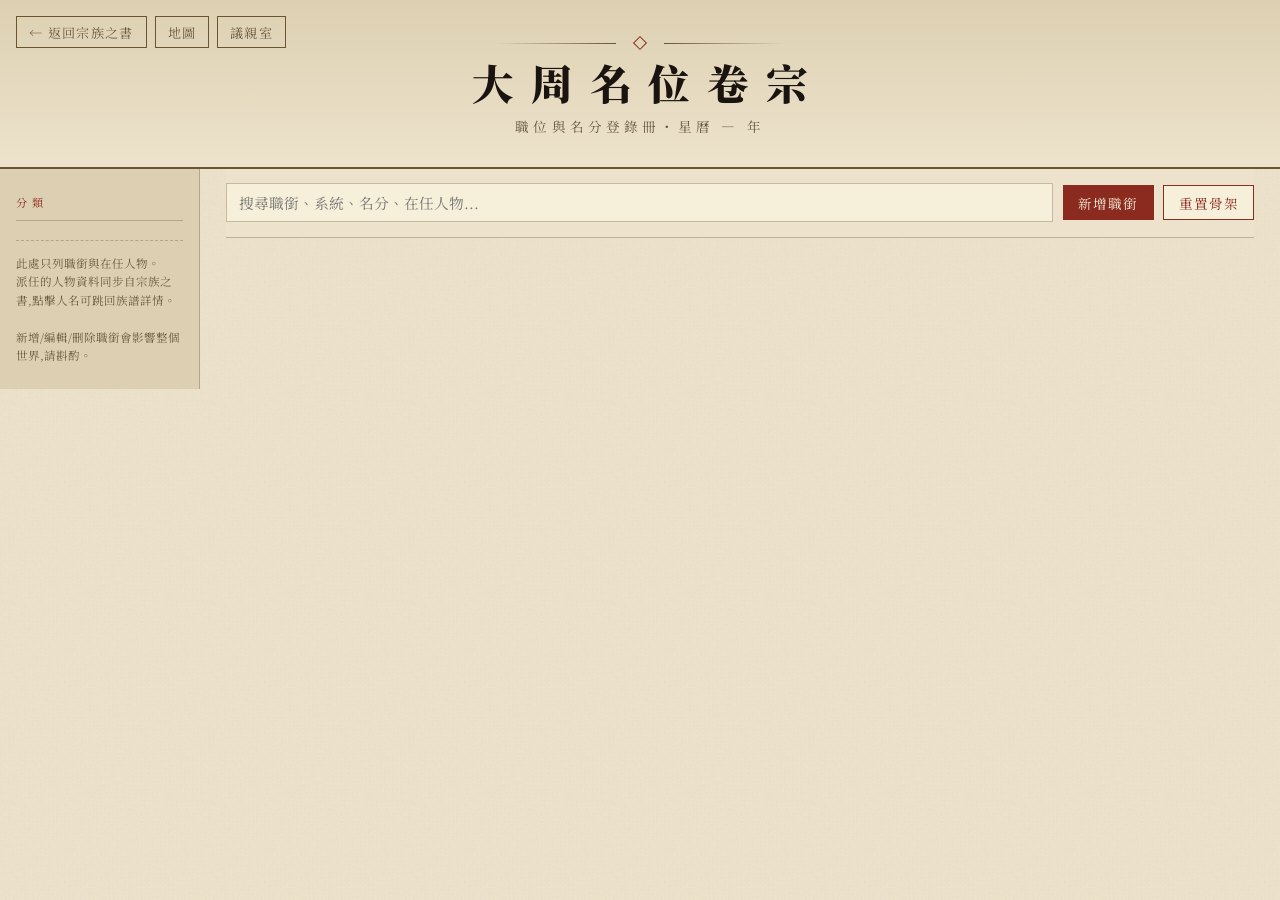
==== dazhou.html @ db8e3d36 "Add files via upload" ====
<!DOCTYPE html>
<html lang="zh-Hant">
<head>
<meta charset="UTF-8" />
<title>大周名位卷宗｜宗族之書</title>
<meta name="viewport" content="width=device-width, initial-scale=1.0" />
<link href="https://fonts.googleapis.com/css2?family=Noto+Serif+TC:wght@300;400;500;600;700;900&display=swap" rel="stylesheet">
<link rel="stylesheet" href="css/style.css" />
<style>
/* ============================================================
   大周名位卷宗 — 紙感美學樣式 (沿用 dazhouonly 設計語言)
   ============================================================ */
:root{
  --dz-ink:#1a1410;
  --dz-paper:#ede3cc;
  --dz-paper-deep:#ddd0b2;
  --dz-paper-light:#f6efd9;
  --dz-paper-shadow:#b8a583;
  --dz-vermilion:#8b2a1f;
  --dz-vermilion-soft:rgba(139,42,31,.08);
  --dz-gold:#8a6e3f;
  --dz-gold-dim:#6b5530;
  --dz-rule:rgba(107,85,48,.35);
  --dz-rule-solid:#6b5530;
  --dz-muted:#6a5940;
  --dz-green:#3f5f45;
  --dz-blue:#344f6a;
  --dz-gray:#7a6e62;
}

body.dazhou-body {
  font-family:"Noto Serif TC",serif;
  background:var(--dz-paper);
  background-image:url("data:image/svg+xml,%3Csvg xmlns='http://www.w3.org/2000/svg' width='200' height='200'%3E%3Cfilter id='n'%3E%3CfeTurbulence baseFrequency='0.75' numOctaves='4'/%3E%3CfeColorMatrix values='0 0 0 0 0.1 0 0 0 0 0.08 0 0 0 0 0.04 0 0 0 0.06 0'/%3E%3C/filter%3E%3Crect width='200' height='200' filter='url(%23n)'/%3E%3C/svg%3E");
  color:var(--dz-ink);
  line-height:1.7;
  min-height:100vh;
  margin:0;
  padding:0;
}

/* ── Header ── */
.dz-header{
  border-bottom:2px solid var(--dz-rule-solid);
  padding:2.4rem 2rem 1.8rem;
  text-align:center;
  background:linear-gradient(180deg,var(--dz-paper-deep) 0%,var(--dz-paper) 100%);
  position:relative;
}
.dz-header-ornament{
  display:flex;align-items:center;justify-content:center;gap:1.2rem;margin-bottom:.6rem;
}
.dz-header-ornament-line{flex:1;max-width:120px;height:1px;background:linear-gradient(90deg,transparent,var(--dz-gold-dim))}
.dz-header-ornament-line.r{background:linear-gradient(90deg,var(--dz-gold-dim),transparent)}
.dz-header-ornament-diamond{
  width:8px;height:8px;border:1.5px solid var(--dz-vermilion);transform:rotate(45deg);
}
.dz-header h1{
  font-family:"Noto Serif TC",serif;
  font-size:clamp(1.7rem,4vw,2.6rem);
  letter-spacing:.4em;
  font-weight:900;
  line-height:1.2;
  margin:0;
  text-indent:.4em;
}
.dz-header .dz-sub{margin-top:.45rem;font-size:.85rem;color:var(--dz-muted);letter-spacing:.3em}
.dz-back-row{
  position:absolute;top:1rem;left:1rem;display:flex;gap:.5rem;
}
.dz-back-btn{
  font-family:inherit;
  background:transparent;
  border:1px solid var(--dz-rule-solid);
  color:var(--dz-muted);
  padding:.35rem .75rem;
  font-size:.82rem;
  letter-spacing:.1em;
  cursor:pointer;
  transition:all .18s;
}
.dz-back-btn:hover{background:var(--dz-vermilion-soft);color:var(--dz-vermilion);border-color:var(--dz-vermilion)}

/* ── Layout ── */
.dz-layout{
  display:grid;
  grid-template-columns:200px minmax(0,1fr);
  max-width:1500px;
  margin:0 auto;
}
.dz-sidebar{
  position:sticky;top:0;
  max-height:100vh;overflow-y:auto;
  padding:1.5rem 1rem;
  border-right:1px solid var(--dz-rule);
  background:var(--dz-paper-deep);
}
.dz-side-title{
  font-size:.7rem;letter-spacing:.45em;color:var(--dz-vermilion);
  margin-bottom:.8rem;padding-bottom:.5rem;
  border-bottom:1px solid var(--dz-rule);
}
.dz-nav-btn{
  display:block;width:100%;text-align:left;
  padding:.5rem .65rem;margin-bottom:.2rem;
  border:none;background:transparent;color:var(--dz-muted);cursor:pointer;
  font-size:.88rem;letter-spacing:.04em;font-family:inherit;
  border-left:2px solid transparent;transition:all .18s;
}
.dz-nav-btn:hover{color:var(--dz-vermilion);background:var(--dz-vermilion-soft);border-left-color:rgba(139,42,31,.3)}
.dz-nav-btn.active{color:var(--dz-vermilion);background:var(--dz-vermilion-soft);border-left-color:var(--dz-vermilion);font-weight:600}
.dz-side-note{
  margin-top:1.2rem;padding-top:.8rem;border-top:1px dashed var(--dz-rule);
  font-size:.72rem;color:var(--dz-muted);line-height:1.6;
}

.dz-main{padding:0 1.6rem 4rem}

/* ── Toolbar ── */
.dz-toolbar{
  position:sticky;top:0;z-index:30;
  background:rgba(237,227,204,.96);backdrop-filter:blur(8px);
  padding:.9rem 0;
  border-bottom:1px solid var(--dz-rule);
  margin-bottom:1rem;
}
.dz-toolbar-row{
  display:flex;gap:.6rem;align-items:center;flex-wrap:wrap;
}
.dz-toolbar input[type="search"]{
  flex:1;min-width:200px;
  font-family:inherit;
  padding:.5rem .75rem;
  border:1px solid var(--dz-rule);background:var(--dz-paper-light);
  font-size:.92rem;color:var(--dz-ink);
}
.dz-toolbar input[type="search"]:focus{outline:none;border-color:var(--dz-vermilion)}

/* ── Buttons ── */
.dz-btn{
  font-family:inherit;
  padding:.4rem .9rem;
  border:1px solid var(--dz-rule-solid);
  background:var(--dz-paper-light);
  color:var(--dz-ink);
  font-size:.85rem;letter-spacing:.08em;
  cursor:pointer;
  transition:all .15s;
}
.dz-btn:hover{background:var(--dz-paper-deep)}
.dz-btn-primary{background:var(--dz-vermilion);color:var(--dz-paper-light);border-color:var(--dz-vermilion)}
.dz-btn-primary:hover{background:#722217}
.dz-btn-gold{background:var(--dz-gold);color:var(--dz-paper-light);border-color:var(--dz-gold-dim)}
.dz-btn-gold:hover{background:var(--dz-gold-dim)}
.dz-btn-danger{color:var(--dz-vermilion);border-color:var(--dz-vermilion)}
.dz-btn-danger:hover{background:var(--dz-vermilion-soft)}
.dz-btn-sm{padding:.25rem .65rem;font-size:.78rem}
.dz-btn-add{
  margin-top:.6rem;
  width:100%;
  background:transparent;
  border:1px dashed var(--dz-rule-solid);
  color:var(--dz-muted);
  padding:.55rem;
}
.dz-btn-add:hover{background:var(--dz-vermilion-soft);color:var(--dz-vermilion);border-color:var(--dz-vermilion)}

/* ── Stats ── */
.dz-stats{
  display:grid;grid-template-columns:repeat(auto-fit,minmax(140px,1fr));
  gap:.7rem;margin-bottom:1.4rem;
}
.dz-stat-card{
  background:var(--dz-paper-light);
  border:1px solid var(--dz-rule);
  padding:.8rem 1rem;
  text-align:center;
  position:relative;
}
.dz-stat-card::before{
  content:"";position:absolute;top:6px;left:6px;right:6px;bottom:6px;
  border:1px solid var(--dz-rule);pointer-events:none;
}
.dz-stat-label{
  font-size:.72rem;color:var(--dz-muted);
  letter-spacing:.25em;margin-bottom:.3rem;
}
.dz-stat-num{
  font-family:"Noto Serif TC",serif;
  font-weight:700;
  font-size:1.7rem;color:var(--dz-vermilion);
}

/* ── Section ── */
.dz-section{margin-bottom:2rem}
.dz-section-head{
  display:flex;align-items:baseline;justify-content:space-between;
  padding-bottom:.5rem;margin-bottom:.8rem;
  border-bottom:1.5px solid var(--dz-rule-solid);
}
.dz-section-title{
  font-family:"Noto Serif TC",serif;
  font-weight:700;
  font-size:1.4rem;letter-spacing:.25em;color:var(--dz-vermilion);
}
.dz-section-meta{
  font-size:.75rem;color:var(--dz-muted);letter-spacing:.12em;
}

/* ── Position Card ── */
.dz-position-list{display:flex;flex-direction:column;gap:.5rem}
.dz-position-card{
  background:var(--dz-paper-light);
  border:1px solid var(--dz-rule);
  transition:border-color .15s;
}
.dz-position-card:hover{border-color:var(--dz-gold-dim)}
.dz-position-card.open{border-color:var(--dz-vermilion);background:#f9f3df}

.dz-position-summary{
  display:grid;
  grid-template-columns:60px minmax(0,1fr) auto;
  gap:.8rem;align-items:center;
  padding:.7rem .9rem;
  cursor:pointer;
}
.dz-ps-cat{
  font-size:.7rem;color:var(--dz-muted);
  letter-spacing:.2em;text-align:center;
  border:1px solid var(--dz-rule);padding:.15rem .3rem;
  background:var(--dz-paper);
}
.dz-ps-main{display:flex;flex-wrap:wrap;align-items:center;gap:.4rem;min-width:0}
.dz-ps-position{
  font-family:"Noto Serif TC",serif;
  font-weight:700;
  font-size:1.05rem;color:var(--dz-ink);
  letter-spacing:.08em;
}
.dz-ps-system, .dz-ps-rank{
  font-size:.78rem;color:var(--dz-muted);
  padding:.1rem .4rem;
  background:var(--dz-paper);border:1px solid var(--dz-rule);
}
.dz-ps-rank{color:var(--dz-gold-dim);background:rgba(138,110,63,.08)}
.dz-ps-occupants{
  font-size:.82rem;color:var(--dz-vermilion);font-weight:500;
  margin-left:.3rem;
}
.dz-ps-status{display:flex;flex-direction:column;align-items:flex-end;gap:.2rem}
.dz-ps-quota{font-size:.72rem;color:var(--dz-muted);letter-spacing:.1em}

.dz-pill{
  display:inline-block;padding:.15rem .55rem;
  font-size:.72rem;letter-spacing:.15em;
  border:1px solid;
}
.dz-pill-empty{color:var(--dz-gray);border-color:var(--dz-gray);background:rgba(122,110,98,.08)}
.dz-pill-partial{color:var(--dz-gold-dim);border-color:var(--dz-gold-dim);background:rgba(138,110,63,.08)}
.dz-pill-full{color:var(--dz-green);border-color:var(--dz-green);background:rgba(63,95,69,.08)}

/* ── Position Detail (展開區) ── */
.dz-position-details{
  border-top:1px dashed var(--dz-rule);
  padding:.9rem;
  background:rgba(255,255,255,.3);
}
.dz-detail-actions{
  display:flex;gap:.5rem;justify-content:flex-end;
  margin-bottom:.6rem;
}
.dz-details-note{
  font-size:.82rem;color:var(--dz-muted);
  font-style:italic;
  padding:.4rem .6rem;
  background:var(--dz-paper);
  border-left:2px solid var(--dz-gold-dim);
  margin-bottom:.7rem;
}

/* ── Slot ── */
.dz-slot-list{display:flex;flex-direction:column;gap:.5rem}
.dz-slot{
  display:grid;grid-template-columns:60px 1fr auto;
  gap:.7rem;align-items:start;
  padding:.6rem .8rem;
  background:var(--dz-paper);
  border:1px solid var(--dz-rule);
}
.dz-slot-empty{opacity:.7}
.dz-slot-empty .dz-slot-name{color:var(--dz-gray);font-style:italic}
.dz-slot-deceased{opacity:.65;background:repeating-linear-gradient(45deg,var(--dz-paper) 0 6px,rgba(0,0,0,.02) 6px 12px)}
.dz-slot-label{
  font-size:.72rem;color:var(--dz-muted);
  letter-spacing:.2em;
  text-align:center;
  padding-top:.2rem;
}
.dz-slot-main{min-width:0}
.dz-slot-name{
  font-family:"Noto Serif TC",serif;
  font-weight:600;
  font-size:1.05rem;color:var(--dz-vermilion);
  text-decoration:none;
  display:inline-block;
  border-bottom:1px dotted transparent;
  letter-spacing:.06em;
}
a.dz-slot-name:hover{border-bottom-color:var(--dz-vermilion)}
.dz-slot-meta{
  font-size:.78rem;color:var(--dz-muted);
  margin-top:.2rem;
}
.dz-slot-note{
  font-size:.78rem;color:var(--dz-ink);
  margin-top:.3rem;padding:.25rem .5rem;
  background:rgba(139,42,31,.04);
  border-left:2px solid var(--dz-vermilion);
}
.dz-slot-note-person{
  border-left-color:var(--dz-gold-dim);
  background:rgba(138,110,63,.05);
}
.dz-slot-actions{display:flex;flex-direction:column;gap:.3rem}

.dz-empty{
  padding:2rem;text-align:center;color:var(--dz-muted);font-style:italic;
  background:var(--dz-paper-light);border:1px dashed var(--dz-rule);
}

/* ── Dialog ── */
.dz-dialog{
  position:fixed;inset:0;
  background:rgba(26,20,16,.5);
  display:flex;align-items:center;justify-content:center;
  z-index:100;
  padding:1rem;
}
.dz-dialog.hidden{display:none}
.dz-dialog-content{
  background:var(--dz-paper-light);
  border:2px solid var(--dz-rule-solid);
  padding:1.4rem 1.6rem;
  max-width:520px;width:100%;
  max-height:90vh;overflow-y:auto;
  position:relative;
}
.dz-dialog-content::before{
  content:"";position:absolute;top:6px;left:6px;right:6px;bottom:6px;
  border:1px solid var(--dz-rule);pointer-events:none;
}
.dz-dialog-title{
  font-family:"Noto Serif TC",serif;
  font-weight:700;
  font-size:1.3rem;letter-spacing:.25em;
  color:var(--dz-vermilion);
  margin-bottom:1rem;padding-bottom:.5rem;
  border-bottom:1px solid var(--dz-rule);
}
.dz-dlg-pos{
  padding:.7rem .9rem;
  background:var(--dz-paper);
  border:1px solid var(--dz-rule);
  margin-bottom:1rem;
  display:flex;flex-wrap:wrap;gap:.5rem;align-items:center;
}
.dz-dlg-pos strong{
  font-family:"Noto Serif TC",serif;
  font-weight:700;
  font-size:1.1rem;color:var(--dz-vermilion);
  letter-spacing:.08em;
}
.dz-dlg-pos span{font-size:.82rem;color:var(--dz-muted)}

.dz-form-grid{display:grid;grid-template-columns:1fr 1fr;gap:.7rem;margin-bottom:.8rem}
.dz-form-grid label{
  display:flex;flex-direction:column;gap:.25rem;
  font-size:.78rem;color:var(--dz-muted);letter-spacing:.12em;
}
.dz-form-grid label.wide{grid-column:1/-1}
.dz-form-grid input, .dz-form-grid select, .dz-form-grid textarea{
  font-family:inherit;
  padding:.4rem .55rem;
  border:1px solid var(--dz-rule);
  background:var(--dz-paper);
  font-size:.9rem;color:var(--dz-ink);
}
.dz-form-grid input:focus, .dz-form-grid select:focus, .dz-form-grid textarea:focus{
  outline:none;border-color:var(--dz-vermilion);
}
.dz-form-grid textarea{min-height:60px;resize:vertical}

.dz-dialog-actions{
  display:flex;gap:.5rem;justify-content:flex-end;
  margin-top:1rem;padding-top:.8rem;
  border-top:1px solid var(--dz-rule);
}

/* RWD */
@media (max-width:768px){
  .dz-layout{grid-template-columns:1fr}
  .dz-sidebar{
    position:static;max-height:none;
    border-right:none;border-bottom:1px solid var(--dz-rule);
  }
  .dz-position-summary{grid-template-columns:1fr;gap:.4rem}
  .dz-ps-status{flex-direction:row;align-items:center;justify-content:flex-start}
  .dz-slot{grid-template-columns:1fr}
  .dz-slot-actions{flex-direction:row}
  .dz-form-grid{grid-template-columns:1fr}
}
</style>
</head>
<body class="dazhou-body">

<header class="dz-header">
  <div class="dz-back-row">
    <button class="dz-back-btn" onclick="window.location='index.html'">← 返回宗族之書</button>
    <button class="dz-back-btn" onclick="window.location='map.html'">地圖</button>
    <button class="dz-back-btn" onclick="window.location='match.html'">議親室</button>
  </div>
  <div class="dz-header-ornament">
    <div class="dz-header-ornament-line"></div>
    <div class="dz-header-ornament-diamond"></div>
    <div class="dz-header-ornament-line r"></div>
  </div>
  <h1>大周名位卷宗</h1>
  <div class="dz-sub">職位與名分登錄冊・星曆 <span id="dazhouYearDisplay">—</span> 年</div>
</header>

<div class="dz-layout">

  <aside class="dz-sidebar">
    <div class="dz-side-title">分類</div>
    <div id="dazhouNav"></div>
    <div class="dz-side-note">
      此處只列職銜與在任人物。<br>
      派任的人物資料同步自宗族之書,點擊人名可跳回族譜詳情。<br><br>
      新增/編輯/刪除職銜會影響整個世界,請斟酌。
    </div>
  </aside>

  <main class="dz-main">

    <div class="dz-toolbar">
      <div class="dz-toolbar-row">
        <input id="dazhouSearch" type="search" placeholder="搜尋職銜、系統、名分、在任人物...">
        <button class="dz-btn dz-btn-primary" id="btnNewPosition">新增職銜</button>
        <button class="dz-btn dz-btn-danger" id="btnResetPositions">重置骨架</button>
      </div>
    </div>

    <section class="dz-stats" id="dazhouStats"></section>

    <section id="dazhouSections"></section>

  </main>
</div>

<!-- ====== 派任對話框 ====== -->
<div class="dz-dialog hidden" id="appointDialog">
  <div class="dz-dialog-content">
    <div class="dz-dialog-title">派任人物</div>
    <div id="apptPositionInfo"></div>

    <div class="dz-form-grid">
      <label class="wide">搜尋人物
        <input type="text" id="apptSearchInput" placeholder="輸入姓名以縮小選項範圍">
      </label>
      <label class="wide">選擇人物
        <select id="apptPersonSelect" size="8" style="min-height:180px"></select>
      </label>
      <label class="wide">任職備註(選填)
        <textarea id="apptNote" placeholder="如:由禮部冊封、暫代、外戚..."></textarea>
      </label>
    </div>

    <div class="dz-dialog-actions">
      <button class="dz-btn" id="btnApptCancel">取消</button>
      <button class="dz-btn dz-btn-primary" id="btnApptConfirm">確認派任</button>
    </div>
  </div>
</div>

<!-- ====== 編輯職銜對話框 ====== -->
<div class="dz-dialog hidden" id="positionFormDialog">
  <div class="dz-dialog-content">
    <div class="dz-dialog-title" id="pfTitle">編輯職銜</div>

    <div class="dz-form-grid">
      <label>所屬分類
        <select id="pfCategory"></select>
      </label>
      <label>系統／機構
        <input id="pfSystem" placeholder="如:後宮、吏部、寧王府">
      </label>
      <label>職位／名分
        <input id="pfPosition" placeholder="如:皇貴妃、尚書">
      </label>
      <label>位階／品級
        <input id="pfRank" placeholder="如:正二品、妃位">
      </label>
      <label>定員(0=不限)
        <input id="pfQuota" type="number" min="0" value="1">
      </label>
      <label class="wide">職銜備註
        <textarea id="pfNote" placeholder="如:副后級、可空缺、由禮部冊封"></textarea>
      </label>
    </div>

    <div class="dz-dialog-actions">
      <button class="dz-btn" id="btnPfCancel">取消</button>
      <button class="dz-btn dz-btn-primary" id="btnPfSave">儲存</button>
    </div>
  </div>
</div>

<!-- 依賴的 tome 模組 -->
<script src="js/constants.js"></script>
<script src="js/state.js"></script>
<script src="js/utils.js"></script>
<script src="js/relations.js"></script>
<script src="js/storage.js"></script>
<script src="js/time.js"></script>
<script src="js/family.js"></script>
<script src="js/dazhou.js"></script>
</body>
</html>
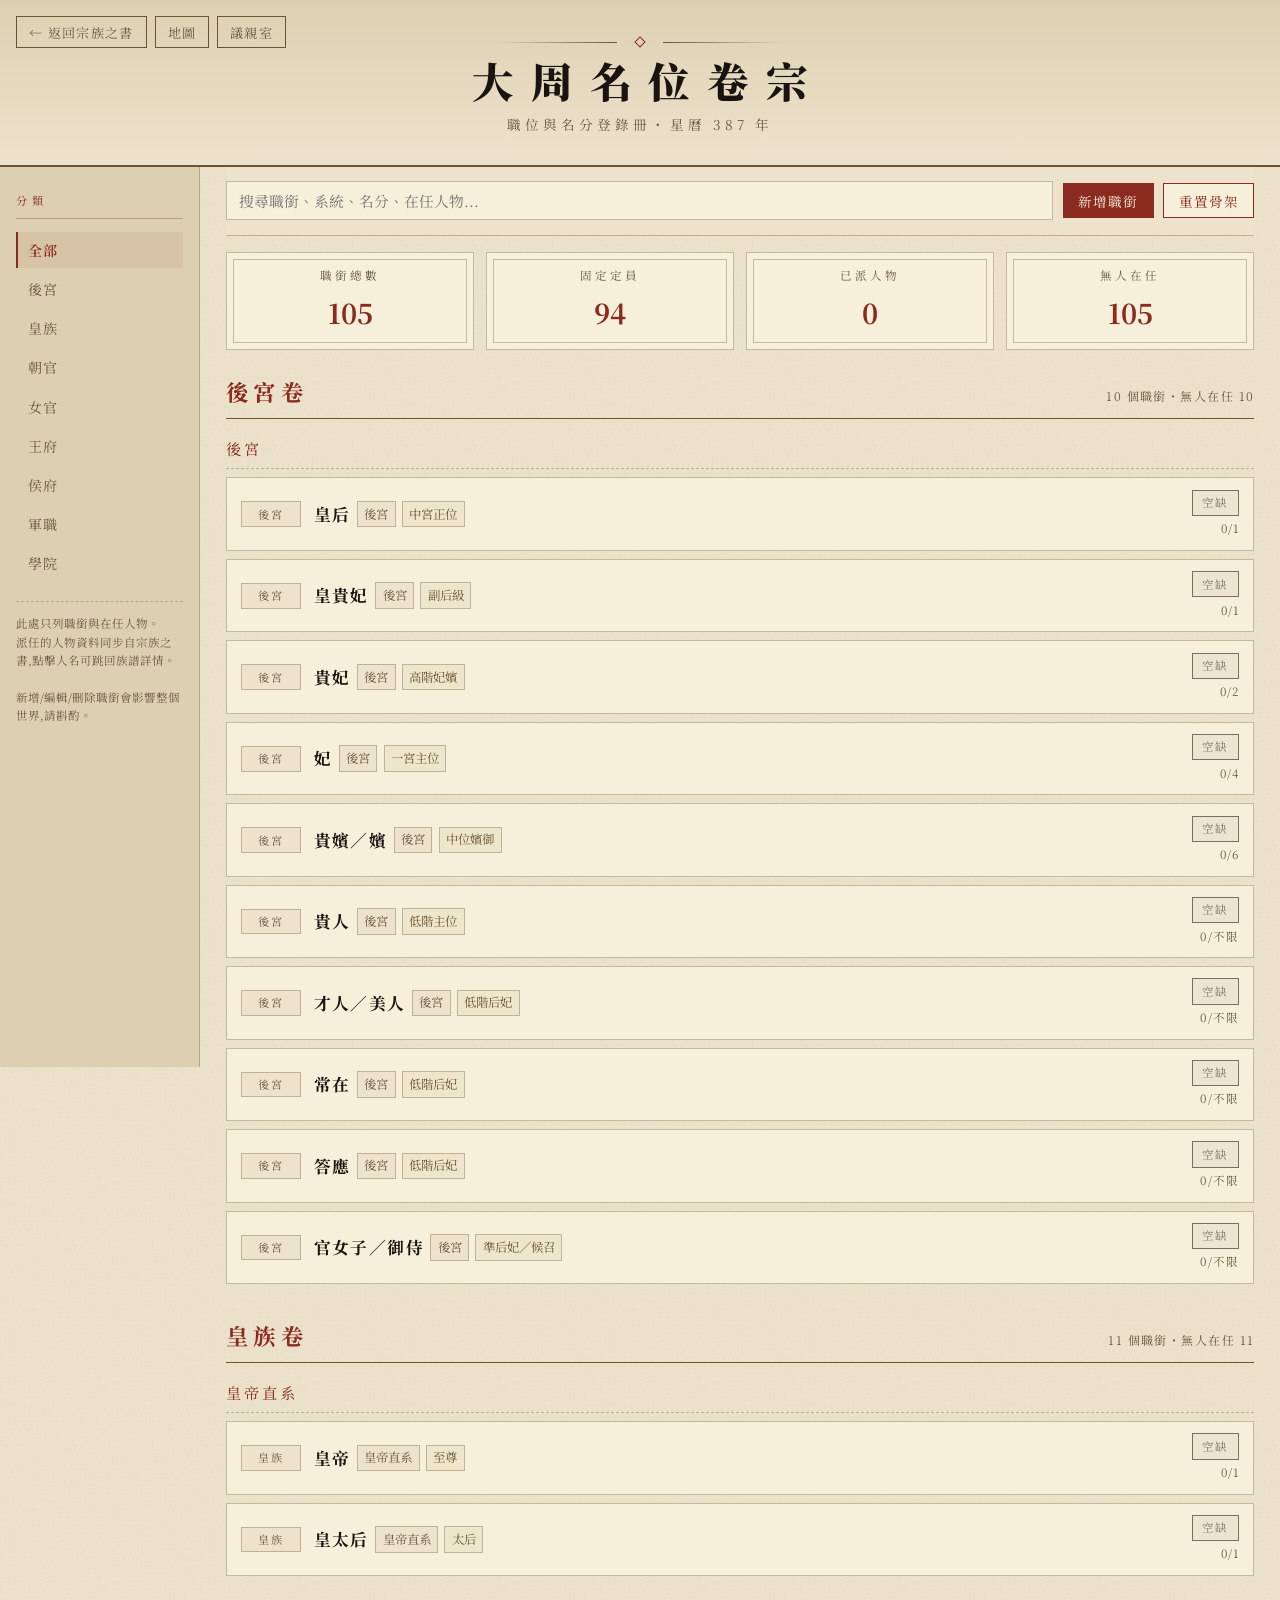
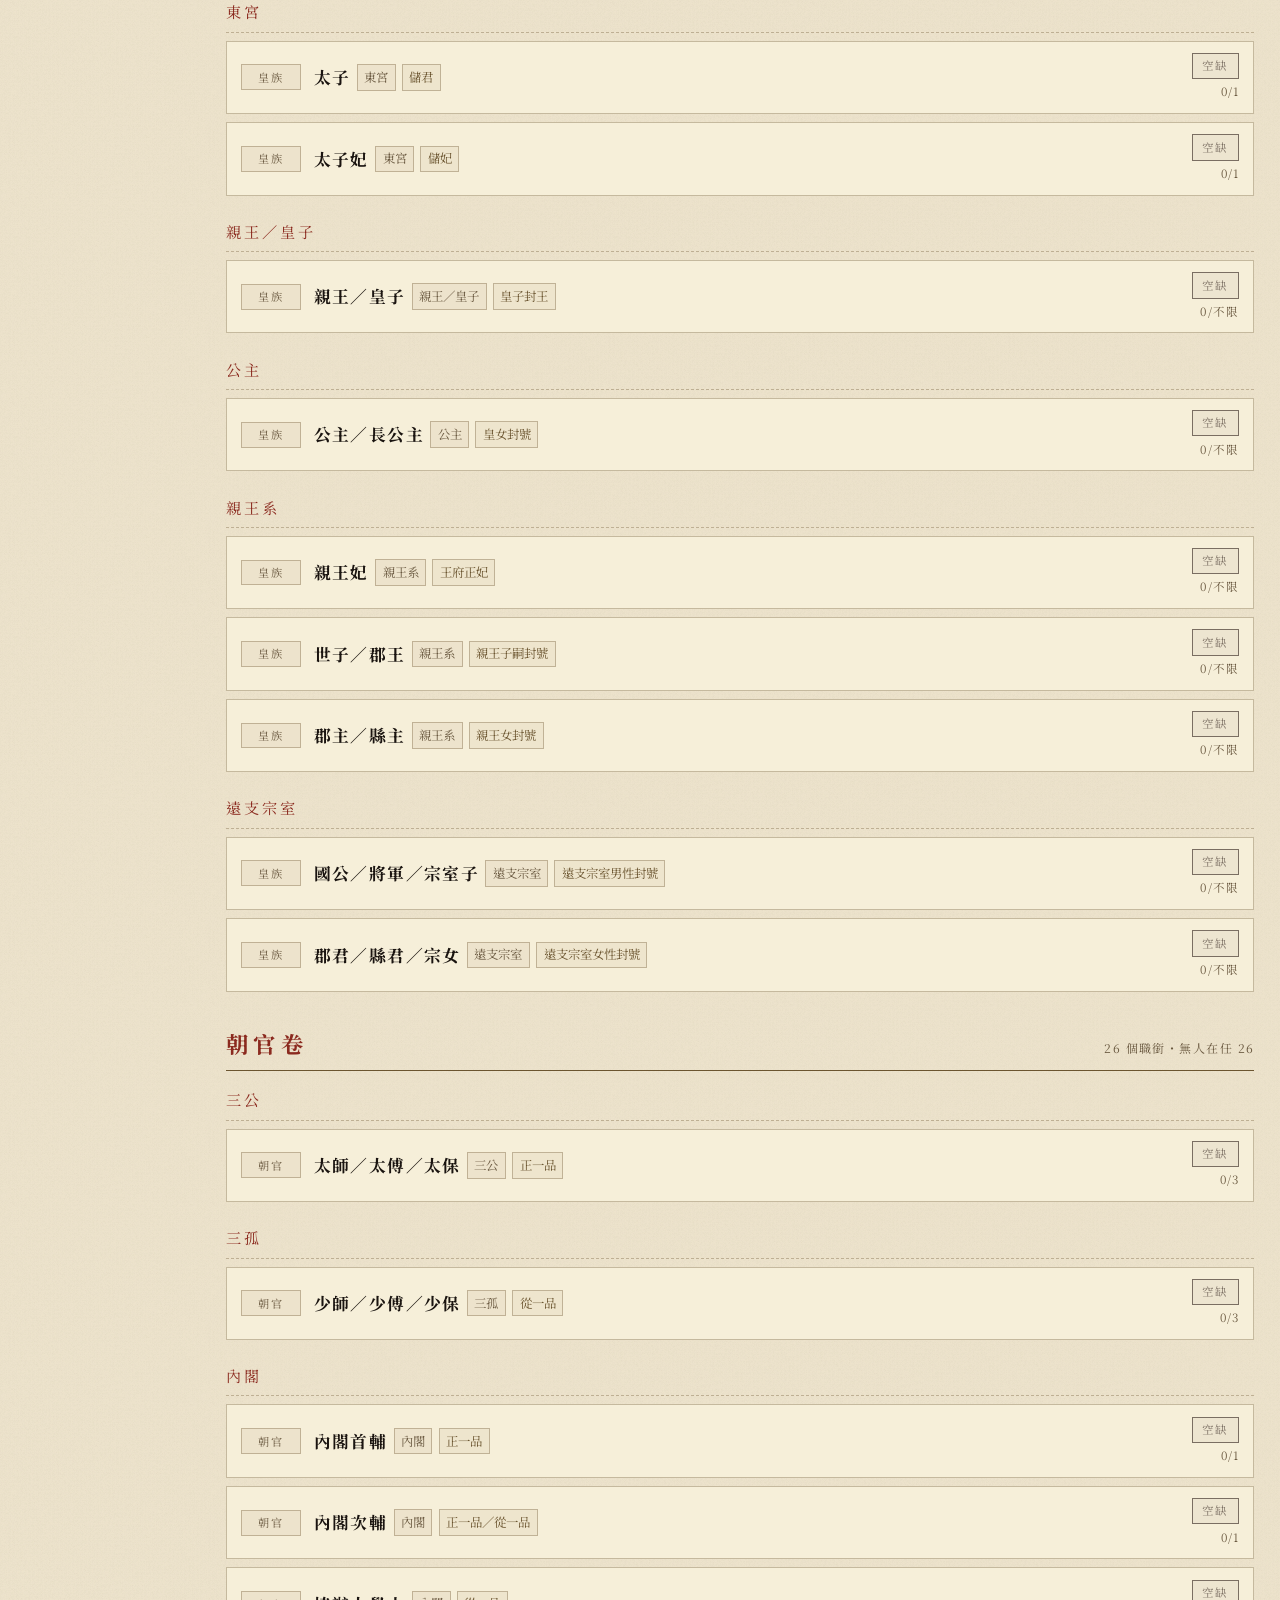
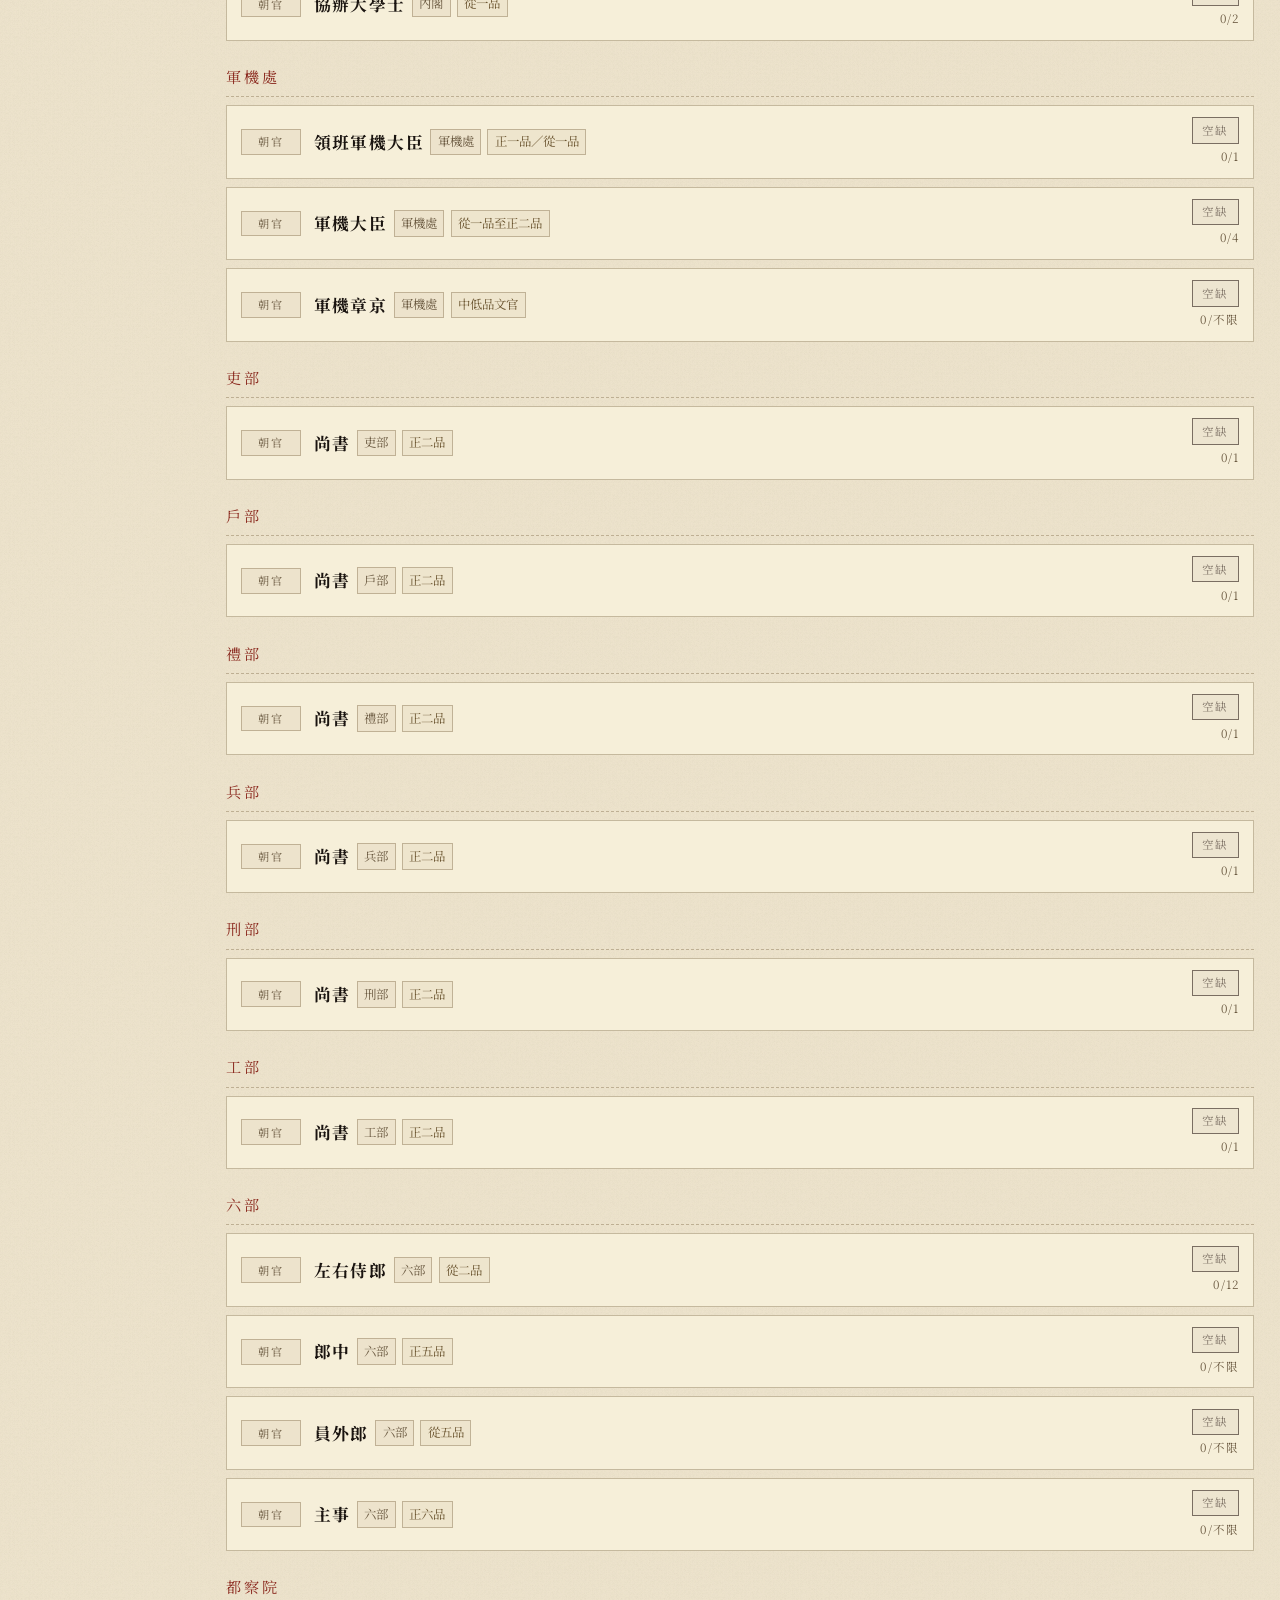
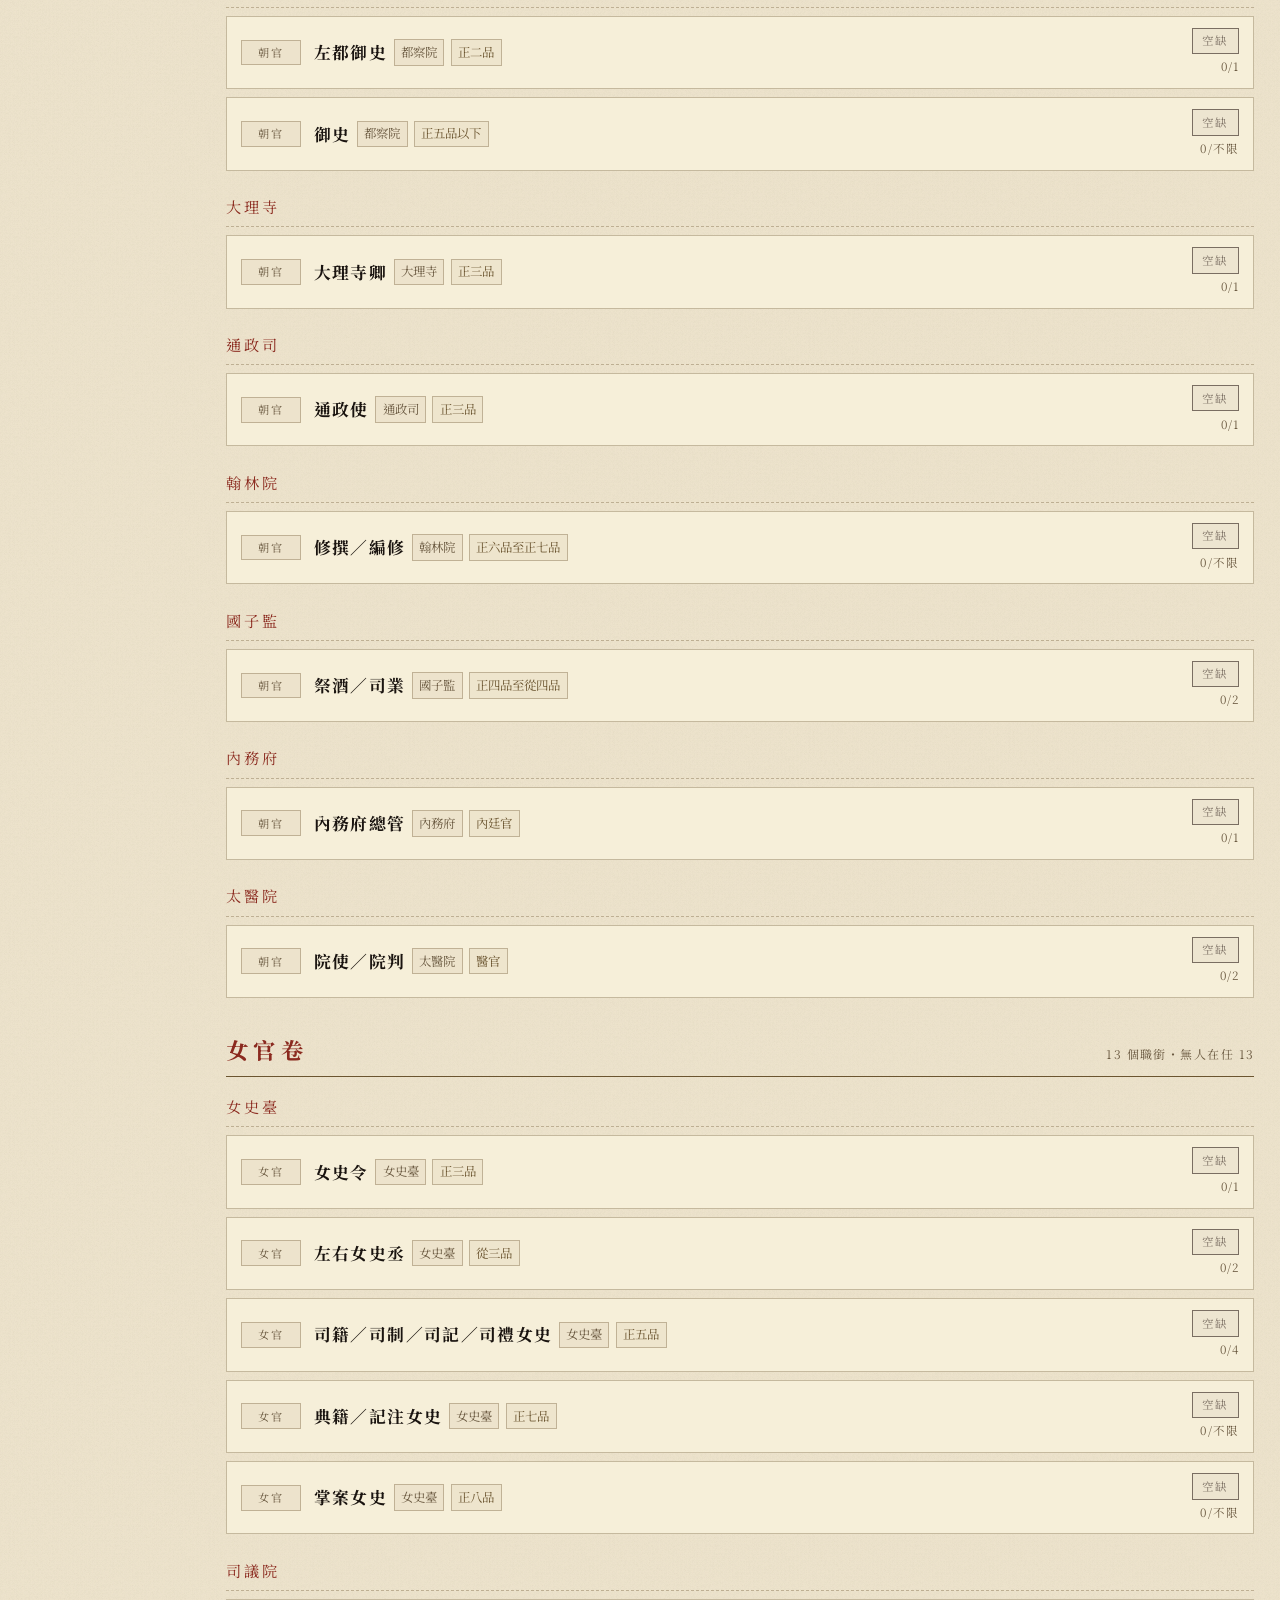
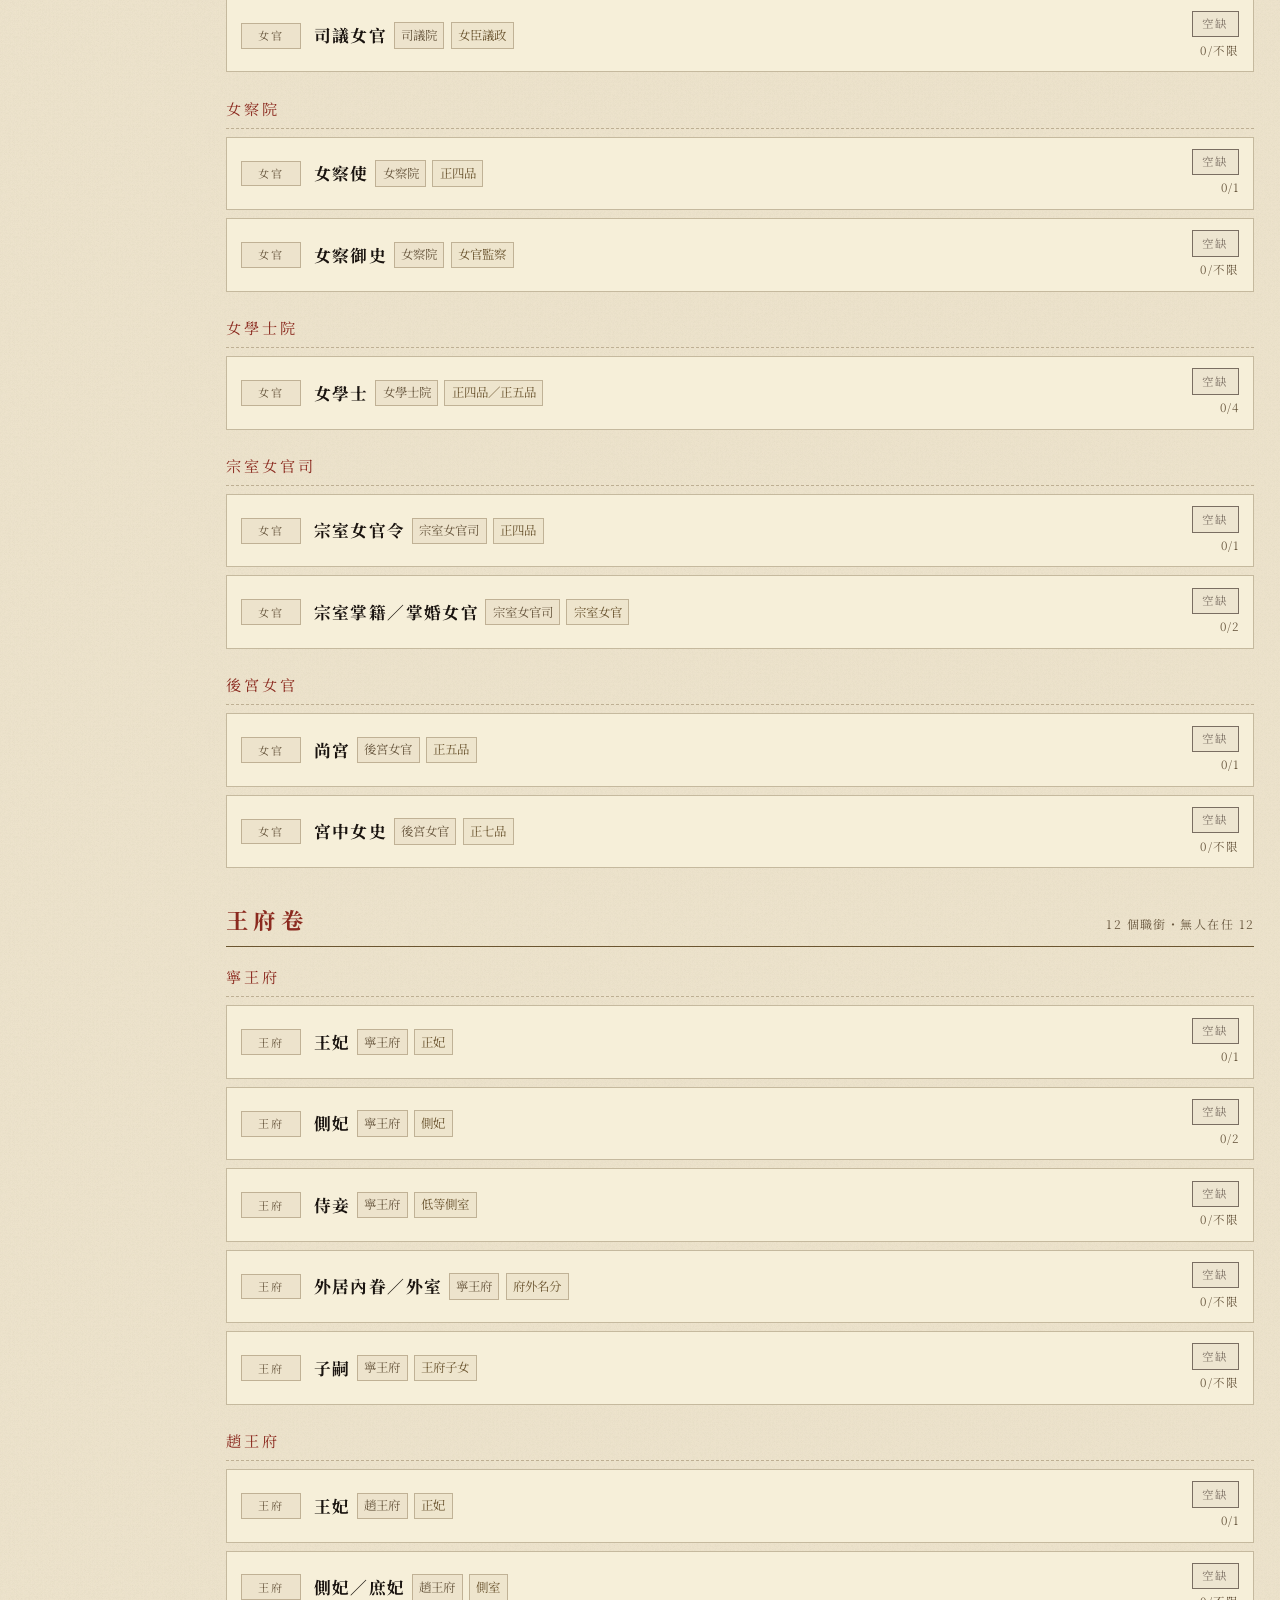
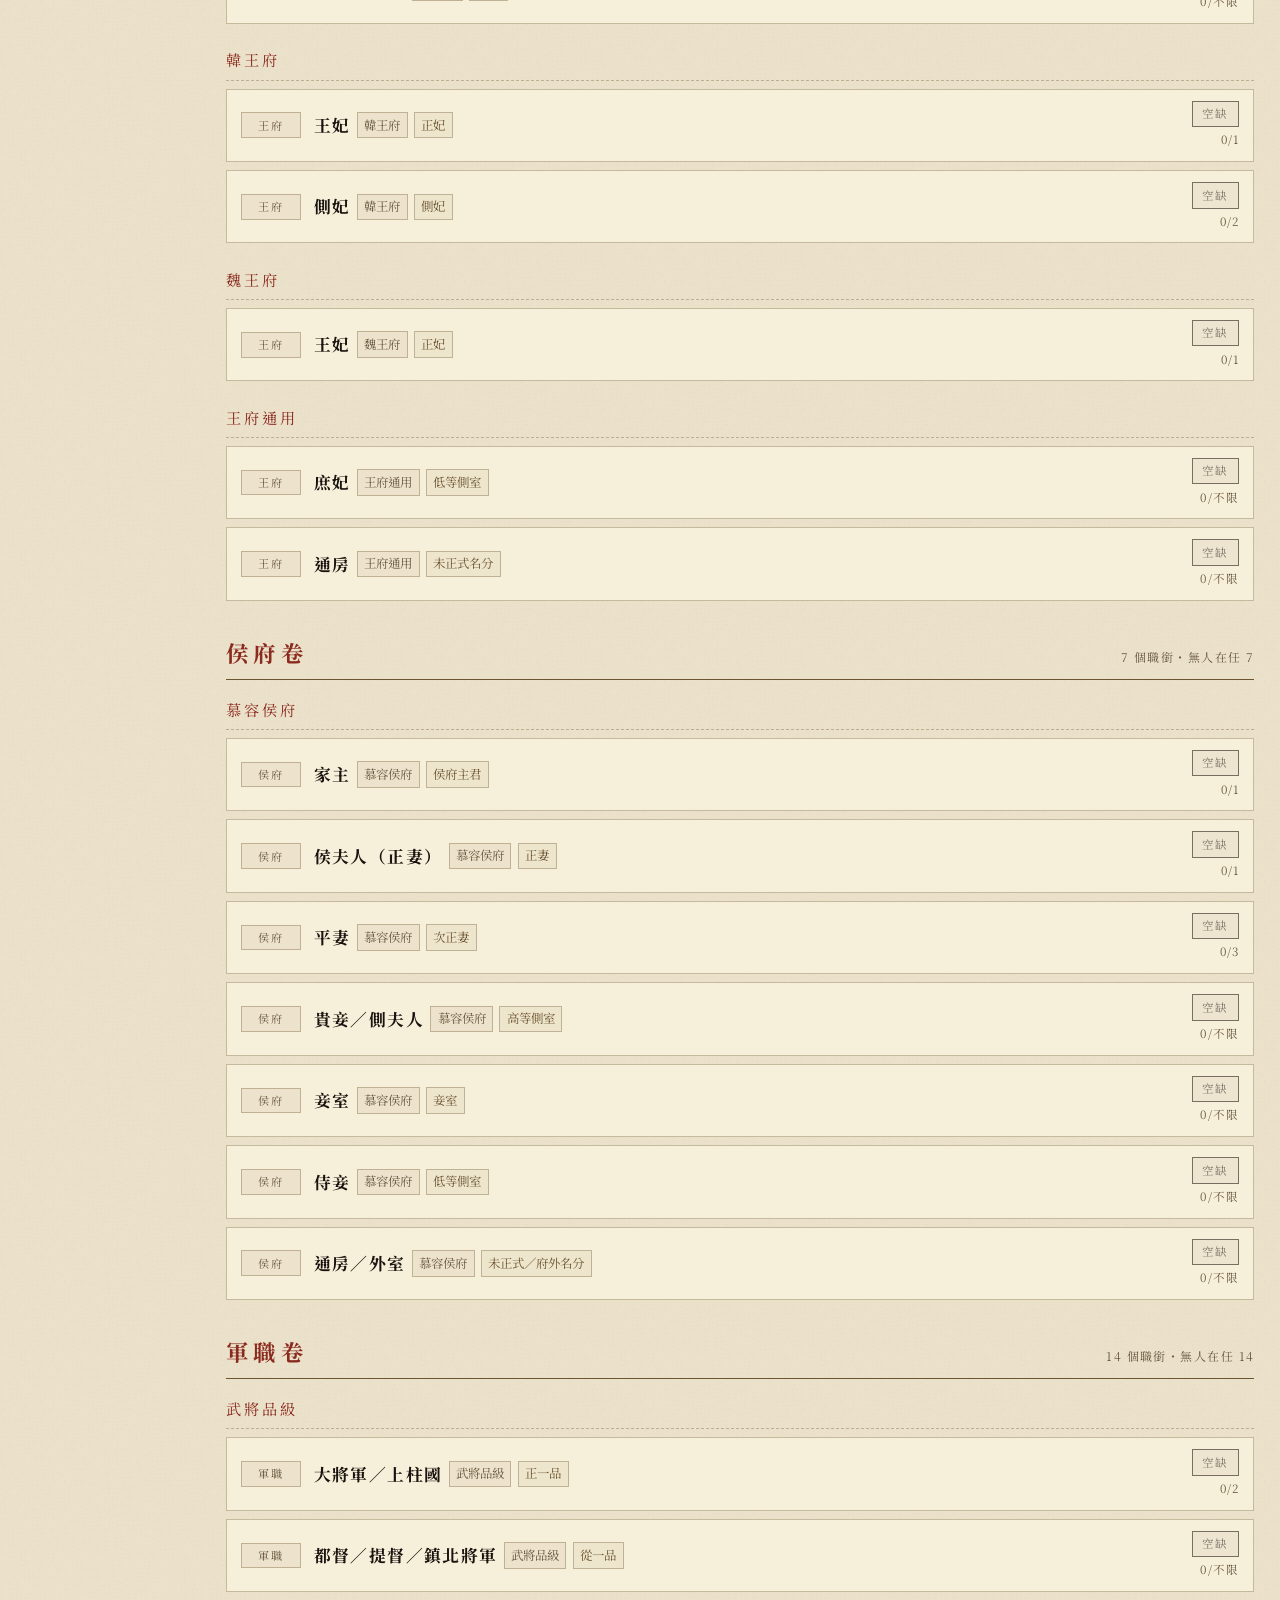
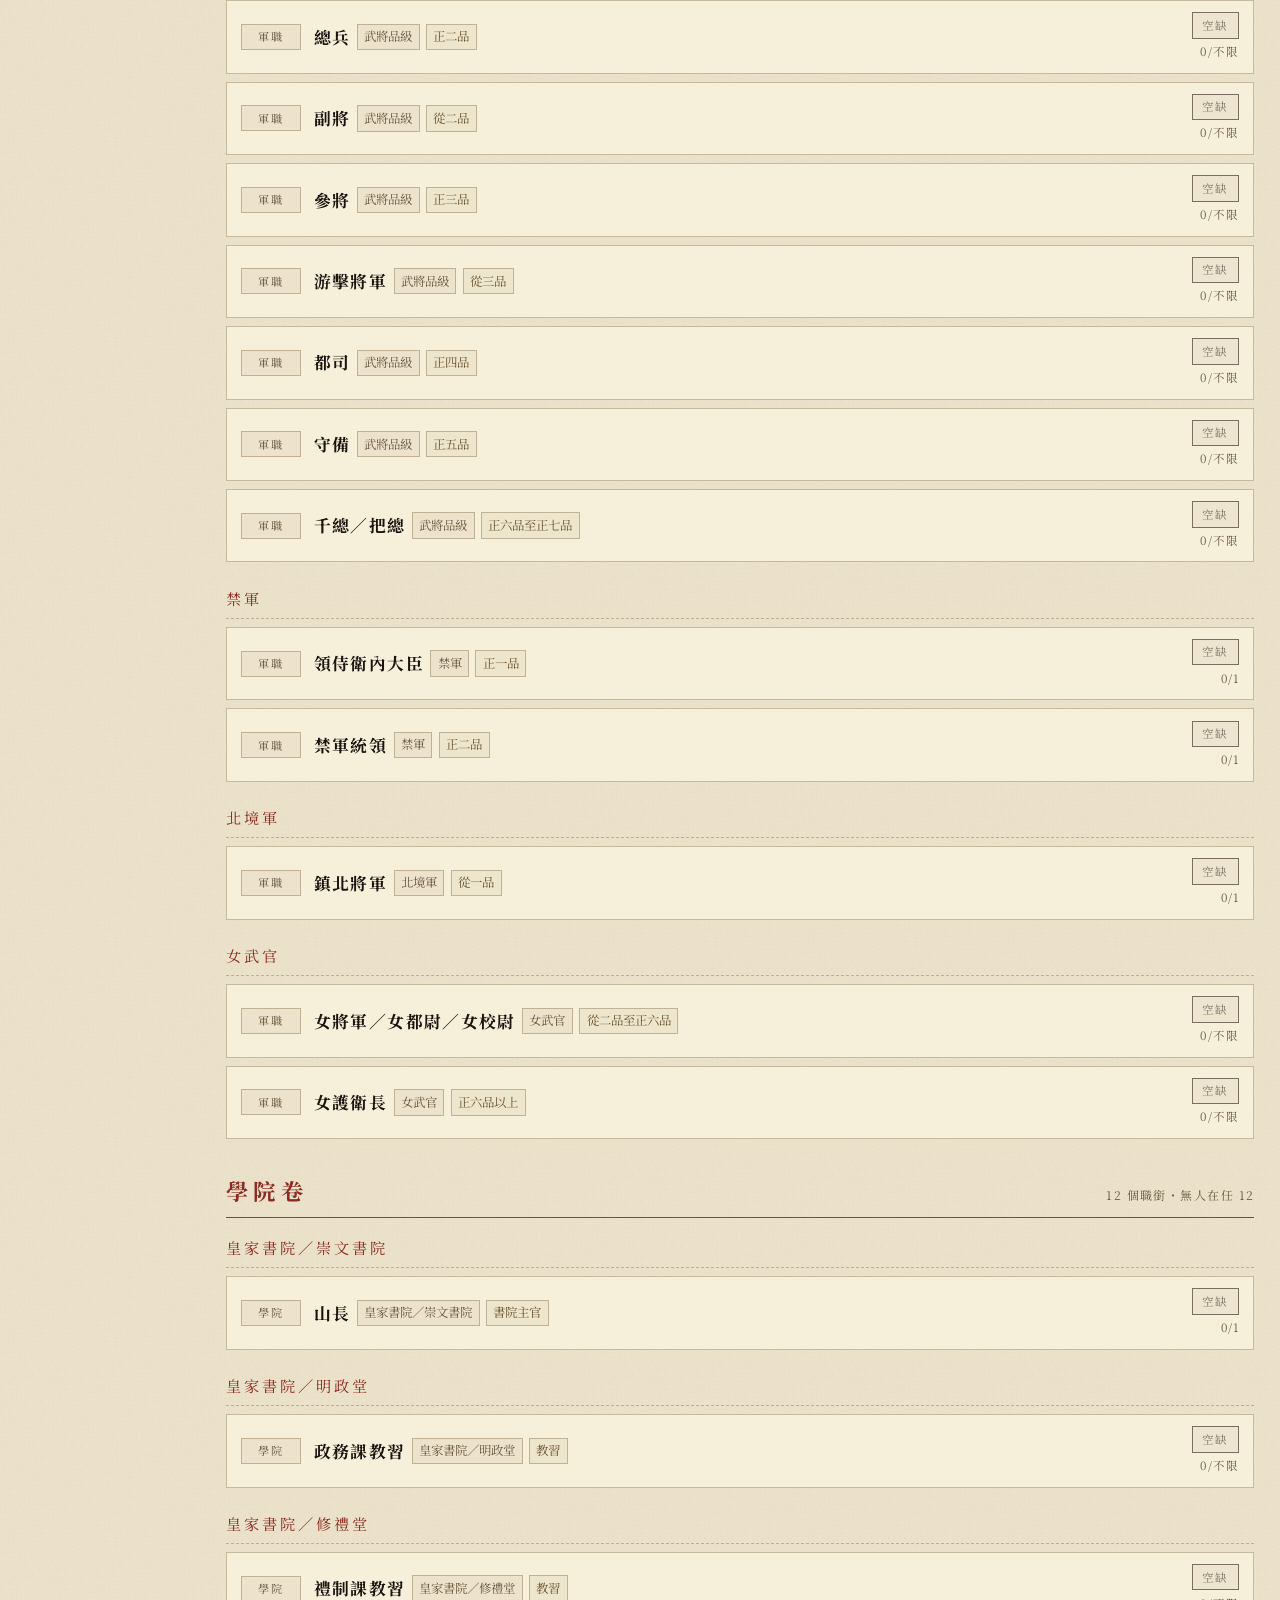
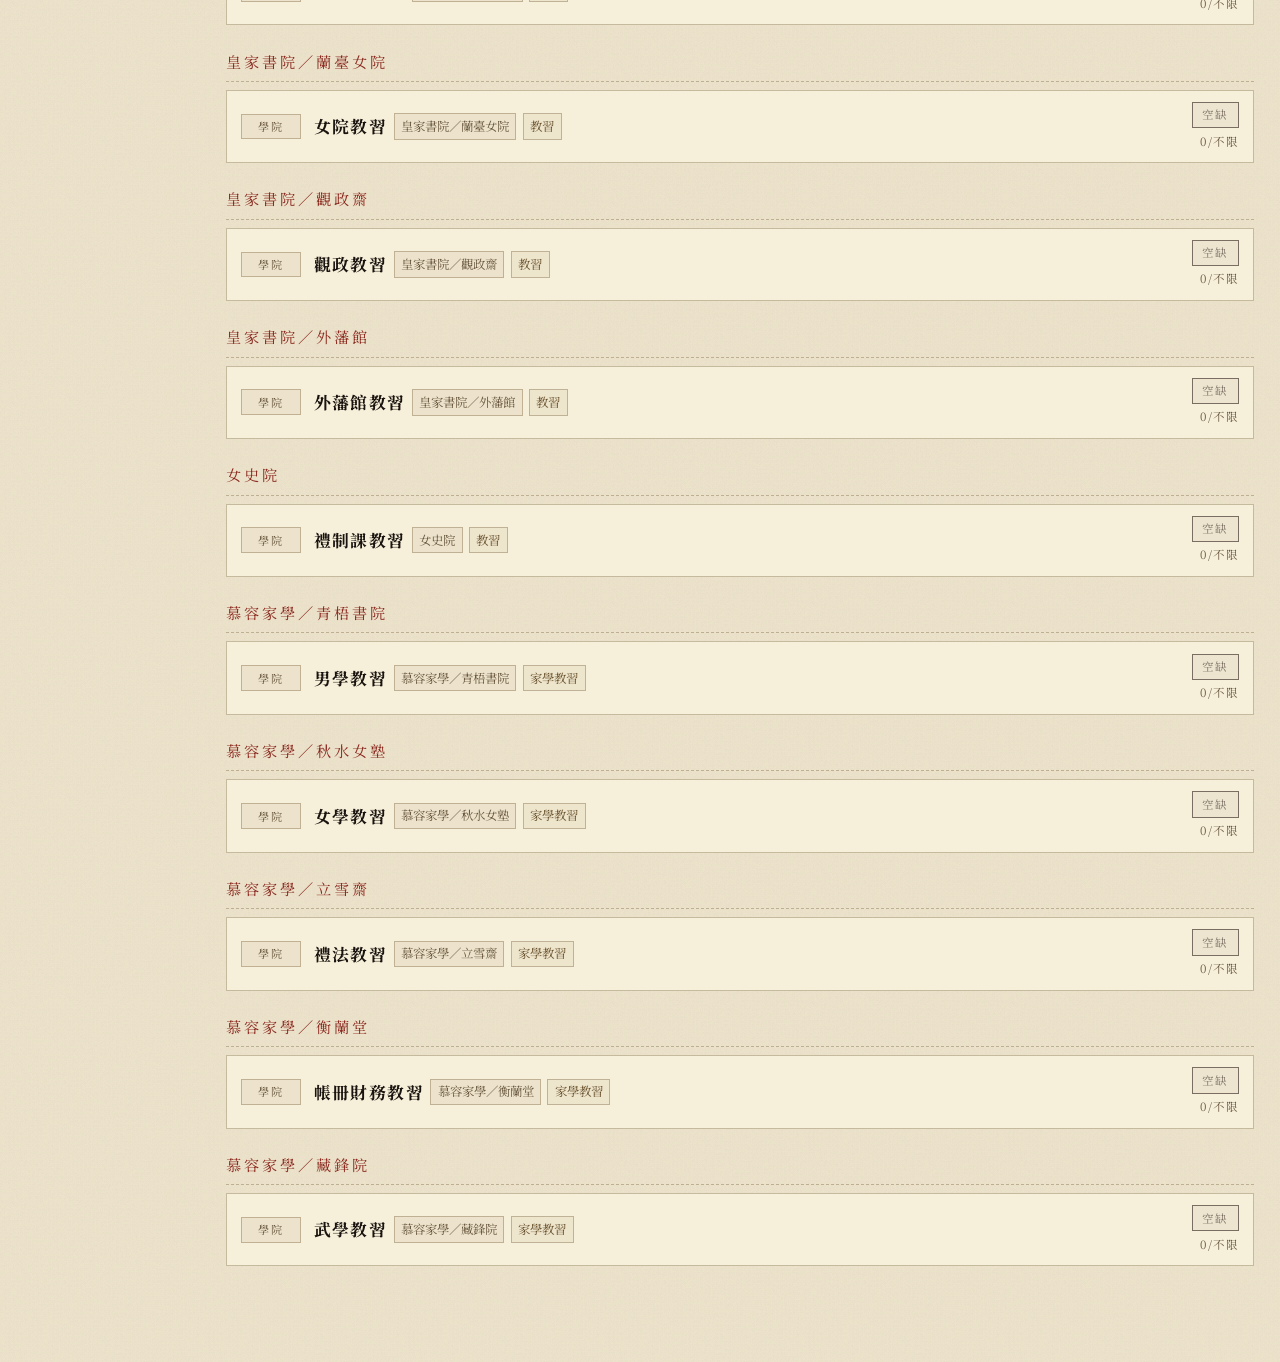
==== commit 9585e7ad: "Add files via upload" ====
--- a/dazhou.html
+++ b/dazhou.html
@@ -207,6 +207,17 @@
   font-size:.75rem;color:var(--dz-muted);letter-spacing:.12em;
 }
 
+/* ── Sub-group (依 system 細分) ── */
+.dz-subgroup{margin-bottom:1.2rem}
+.dz-subgroup-head{
+  font-family:"Noto Serif TC",serif;
+  font-size:.95rem;letter-spacing:.2em;
+  color:var(--dz-vermilion);
+  padding:.25rem 0 .4rem;
+  margin-bottom:.5rem;
+  border-bottom:1px dashed var(--dz-rule);
+}
+
 /* ── Position Card ── */
 .dz-position-list{display:flex;flex-direction:column;gap:.5rem}
 .dz-position-card{
--- a/css/style.css
+++ b/css/style.css
@@ -0,0 +1,1329 @@
+/* ============================================================
+   宗族之書 — 古籍版 (Tome Edition)
+   只換 CSS,不動任何 JS 邏輯
+   ============================================================ */
+
+/* ---------- 字體 ---------- */
+@import url('https://fonts.googleapis.com/css2?family=Noto+Serif+TC:wght@400;500;600;700;900&family=Ma+Shan+Zheng&display=swap');
+
+:root {
+  /* 紙與墨 */
+  --paper:        #f4ede0;        /* 主紙色:暖米白 */
+  --paper-deep:   #ebe1cf;        /* 深一階,用於分區/側邊 */
+  --paper-edge:   #d9c9a8;        /* 紙緣/裝幀色 */
+  --ink:          #2b1d12;        /* 主墨色,深棕,不是純黑 */
+  --ink-soft:     #5a4632;        /* 次要文字 */
+  --ink-faint:    #8a7355;        /* 提示/次次要 */
+  --vermilion:    #a8341e;        /* 朱砂 — 標題/印章/關鍵動作 */
+  --vermilion-deep:#7e2614;       /* 朱砂深 — hover */
+  --gold:         #8b6a2a;        /* 古銅金,輔助強調 */
+  --line:         #c9b48a;        /* 主線條色 */
+  --line-soft:    #d9c9a8;        /* 弱線 */
+
+  --radius-sm: 2px;               /* 古籍幾乎沒有大圓角 */
+  --radius-md: 4px;
+
+  --shadow-page: 0 2px 14px rgba(70, 50, 20, 0.18),
+                 0 0 0 1px var(--paper-edge);
+}
+
+/* ---------- 重設與基底 ---------- */
+* { box-sizing: border-box; }
+
+html, body {
+  margin: 0;
+  padding: 0;
+}
+
+body {
+  font-family: "Noto Serif TC", "Songti TC", "PingFang TC", serif;
+  font-size: 15px;
+  line-height: 1.7;
+  color: var(--ink);
+  background:
+    /* 細微的紙紋(用兩層 radial-gradient 模擬纖維與斑點) */
+    radial-gradient(ellipse at 20% 30%, rgba(139, 106, 42, 0.04) 0%, transparent 50%),
+    radial-gradient(ellipse at 80% 70%, rgba(168, 52, 30, 0.03) 0%, transparent 50%),
+    repeating-linear-gradient(
+      0deg,
+      transparent 0px,
+      transparent 2px,
+      rgba(139, 106, 42, 0.012) 2px,
+      rgba(139, 106, 42, 0.012) 4px
+    ),
+    var(--paper);
+  min-height: 100vh;
+}
+
+/* ---------- 整體裝幀 .app — 開卷的對開書頁 ---------- */
+.app {
+  max-width: 1240px;
+  margin: 24px auto;
+  padding: 32px 36px 40px;
+  background: var(--paper);
+  position: relative;
+  /* 古籍對開書頁的雙線裝幀 */
+  border: 1px solid var(--line);
+  outline: 1px solid var(--line);
+  outline-offset: 4px;
+  box-shadow: var(--shadow-page);
+}
+
+/* 書頁四角的裝飾性「魚尾」/角花 */
+.app::before,
+.app::after {
+  content: "";
+  position: absolute;
+  width: 28px;
+  height: 28px;
+  border: 1px solid var(--vermilion);
+  opacity: 0.5;
+  pointer-events: none;
+}
+.app::before {
+  top: 10px; left: 10px;
+  border-right: none; border-bottom: none;
+}
+.app::after {
+  bottom: 10px; right: 10px;
+  border-left: none; border-top: none;
+}
+
+/* ---------- 頂部 .top-bar — 題簽 + 章印 ---------- */
+.top-bar {
+  display: flex;
+  justify-content: space-between;
+  align-items: flex-start;
+  gap: 24px;
+  padding-bottom: 18px;
+  margin-bottom: 24px;
+  border-bottom: 1px solid var(--line);
+  position: relative;
+  flex-wrap: wrap;
+}
+
+/* 題簽下面再加一條細線,雙線分隔(古籍版心) */
+.top-bar::after {
+  content: "";
+  position: absolute;
+  left: 0; right: 0; bottom: -4px;
+  border-bottom: 1px solid var(--line-soft);
+}
+
+.title-block h1 {
+  margin: 0 0 6px;
+  font-family: "Noto Serif TC", serif;
+  font-weight: 900;
+  font-size: 1.9rem;
+  letter-spacing: 0.15em;
+  color: var(--ink);
+  /* 標題前一條短墨槓,像書名旁的句讀 */
+  position: relative;
+  padding-left: 18px;
+}
+.title-block h1::before {
+  content: "";
+  position: absolute;
+  left: 0; top: 50%;
+  transform: translateY(-50%);
+  width: 6px;
+  height: 1.4em;
+  background: var(--vermilion);
+}
+
+.subtitle {
+  margin: 2px 0;
+  font-size: 0.92rem;
+  color: var(--ink-soft);
+  letter-spacing: 0.05em;
+}
+.subtitle.small {
+  font-size: 0.85rem;
+  color: var(--ink-faint);
+}
+
+/* 朱文方印 — 放在右上角,作為「宗族之書」的視覺定錨 */
+.top-bar::before {
+  content: "宗\A族\A之\A書";
+  white-space: pre;
+  position: absolute;
+  right: 0;
+  top: -8px;
+  font-family: "Ma Shan Zheng", "Noto Serif TC", serif;
+  font-size: 0.75rem;
+  line-height: 1.05;
+  color: var(--vermilion);
+  background: var(--paper);
+  border: 2px solid var(--vermilion);
+  padding: 8px 6px;
+  text-align: center;
+  letter-spacing: 0.05em;
+  /* 章印的微微歪斜 */
+  transform: rotate(-2deg);
+  box-shadow: inset 0 0 0 1px var(--vermilion);
+}
+
+.top-actions {
+  display: flex;
+  gap: 8px;
+  flex-wrap: wrap;
+  margin-top: 6px;
+  margin-right: 70px; /* 讓出章印的位置 */
+}
+
+/* ---------- 主版心 .layout ---------- */
+.layout {
+  display: grid;
+  grid-template-columns: minmax(340px, 380px) minmax(0, 1fr);
+  gap: 24px;
+  position: relative;
+}
+
+/* 兩欄之間的版心分隔線(古籍版式) */
+.layout::before {
+  content: "";
+  position: absolute;
+  left: calc(380px + 12px);
+  top: 0; bottom: 0;
+  border-left: 1px solid var(--line-soft);
+  /* 雙線 */
+  box-shadow: 2px 0 0 -1px var(--line-soft);
+  pointer-events: none;
+}
+
+@media (max-width: 980px) {
+  .layout { grid-template-columns: 1fr; gap: 16px; }
+  .layout::before { display: none; }
+  .app { padding: 22px 18px 28px; margin: 12px; }
+}
+
+/* ---------- 卡片 .card — 一則一則的書頁段落 ---------- */
+.card {
+  background: transparent;
+  border: none;
+  border-top: 1px solid var(--line);
+  padding: 16px 4px 18px;
+  margin-bottom: 8px;
+  border-radius: 0;
+  box-shadow: none;
+  position: relative;
+}
+
+.card:first-child {
+  border-top: none;
+  padding-top: 4px;
+}
+
+/* 卡標題 — 像章節標題 */
+.card-title {
+  margin: 0 0 14px;
+  font-family: "Noto Serif TC", serif;
+  font-weight: 700;
+  font-size: 1.08rem;
+  color: var(--ink);
+  letter-spacing: 0.18em;
+  /* 標題前後的「點」,模擬古籍卷首的句讀符 */
+  display: flex;
+  align-items: center;
+  gap: 10px;
+}
+.card-title::before {
+  content: "◆";
+  color: var(--vermilion);
+  font-size: 0.7em;
+}
+.card-title::after {
+  content: "";
+  flex: 1;
+  border-bottom: 1px dotted var(--line);
+}
+
+/* ---------- 表單元素 — 像在紙上書寫 ---------- */
+label {
+  font-size: 0.85rem;
+  color: var(--ink-soft);
+  display: block;
+  margin-bottom: 6px;
+  letter-spacing: 0.06em;
+}
+
+input[type="text"],
+input[type="number"],
+input[type="file"],
+select,
+textarea {
+  width: 100%;
+  padding: 8px 10px;
+  border: none;
+  border-bottom: 1px solid var(--line);
+  background: rgba(255, 255, 255, 0.35);
+  color: var(--ink);
+  font-size: 0.95rem;
+  font-family: inherit;
+  outline: none;
+  border-radius: 0;
+  transition: border-color 0.2s, background 0.2s;
+}
+
+textarea {
+  resize: vertical;
+  min-height: 60px;
+  border: 1px solid var(--line);
+  background: rgba(255, 255, 255, 0.4);
+}
+
+input:focus,
+select:focus,
+textarea:focus {
+  border-color: var(--vermilion);
+  background: rgba(255, 255, 255, 0.6);
+  box-shadow: 0 1px 0 0 var(--vermilion);
+}
+
+/* select 箭頭重做 */
+select {
+  appearance: none;
+  -webkit-appearance: none;
+  background-image:
+    linear-gradient(45deg, transparent 50%, var(--ink-faint) 50%),
+    linear-gradient(135deg, var(--ink-faint) 50%, transparent 50%);
+  background-position:
+    calc(100% - 14px) 50%,
+    calc(100% - 9px) 50%;
+  background-size: 5px 5px;
+  background-repeat: no-repeat;
+  padding-right: 28px;
+}
+
+.form-row {
+  display: grid;
+  grid-template-columns: repeat(2, minmax(0, 1fr));
+  gap: 12px;
+  margin-bottom: 10px;
+}
+@media (max-width: 650px) {
+  .form-row { grid-template-columns: 1fr; }
+}
+
+.small-row {
+  display: flex;
+  gap: 8px;
+  margin-top: 8px;
+  align-items: center;
+}
+.small-row input { flex: 1; }
+
+.inline-input {
+  display: flex;
+  align-items: center;
+  gap: 6px;
+}
+.inline-input input { flex: 1; }
+.inline-input span { color: var(--ink-faint); }
+
+/* ---------- 按鈕 — 木刻牌匾感 ---------- */
+.btn,
+.primary-btn,
+.secondary-btn,
+.back-btn {
+  display: inline-block;
+  padding: 7px 16px;
+  border: 1px solid var(--ink);
+  background: var(--paper);
+  color: var(--ink);
+  font-family: inherit;
+  font-size: 0.9rem;
+  letter-spacing: 0.1em;
+  cursor: pointer;
+  border-radius: var(--radius-sm);
+  white-space: nowrap;
+  transition: all 0.15s ease;
+  box-shadow: 1px 1px 0 0 var(--ink-soft);
+}
+
+.btn:hover,
+.primary-btn:hover,
+.secondary-btn:hover,
+.back-btn:hover {
+  background: var(--ink);
+  color: var(--paper);
+  transform: translate(1px, 1px);
+  box-shadow: 0 0 0 0 var(--ink-soft);
+}
+
+.btn-primary,
+.primary-btn {
+  border-color: var(--vermilion);
+  color: var(--vermilion);
+  box-shadow: 1px 1px 0 0 var(--vermilion-deep);
+}
+.btn-primary:hover,
+.primary-btn:hover {
+  background: var(--vermilion);
+  color: var(--paper);
+}
+
+.btn-danger {
+  border-color: var(--vermilion-deep);
+  color: var(--vermilion-deep);
+}
+.btn-danger:hover {
+  background: var(--vermilion-deep);
+  color: var(--paper);
+}
+
+.btn-small {
+  font-size: 0.82rem;
+  padding: 5px 12px;
+  letter-spacing: 0.08em;
+}
+
+.btn-secondary {
+  border-style: dashed;
+}
+
+.back-btn {
+  font-size: 0.85rem;
+}
+
+.card-footer {
+  margin-top: 12px;
+  display: flex;
+  justify-content: flex-end;
+  gap: 8px;
+  flex-wrap: wrap;
+}
+
+.button-row {
+  display: flex;
+  flex-wrap: wrap;
+  gap: 8px;
+  margin-top: 8px;
+}
+.button-row.right { justify-content: flex-end; }
+
+/* ---------- 列表 / 家族列表 — 像族譜條目 ---------- */
+.list {
+  max-height: 240px;
+  overflow: auto;
+  border-top: 1px solid var(--line);
+  border-bottom: 1px solid var(--line);
+  background: rgba(255, 255, 255, 0.2);
+  border-radius: 0;
+}
+
+.list-item {
+  padding: 10px 12px;
+  border-bottom: 1px dotted var(--line-soft);
+  display: flex;
+  justify-content: space-between;
+  gap: 8px;
+  cursor: pointer;
+  font-size: 0.92rem;
+  transition: background 0.15s;
+}
+.list-item:last-child { border-bottom: none; }
+.list-item:hover {
+  background: rgba(168, 52, 30, 0.06);
+}
+.list-item.active {
+  background: rgba(168, 52, 30, 0.12);
+  box-shadow: inset 3px 0 0 0 var(--vermilion);
+}
+
+.list-main {
+  display: flex;
+  flex-direction: column;
+}
+.list-title {
+  font-weight: 600;
+  color: var(--ink);
+  letter-spacing: 0.08em;
+}
+.list-sub {
+  font-size: 0.82rem;
+  color: var(--ink-faint);
+  margin-top: 2px;
+}
+
+/* ---------- 徽章 / 標籤 ---------- */
+.badge {
+  border-radius: var(--radius-sm);
+  border: 1px solid var(--line);
+  background: var(--paper);
+  color: var(--ink-soft);
+  padding: 2px 8px;
+  font-size: 0.78rem;
+  letter-spacing: 0.06em;
+}
+
+.pills {
+  display: flex;
+  flex-wrap: wrap;
+  gap: 6px;
+  margin-top: 6px;
+}
+.pill {
+  border-radius: var(--radius-sm);
+  border: 1px solid var(--line);
+  background: rgba(255, 255, 255, 0.4);
+  color: var(--ink);
+  padding: 4px 10px;
+  font-size: 0.82rem;
+  cursor: pointer;
+  letter-spacing: 0.05em;
+  transition: all 0.15s;
+}
+.pill:hover {
+  background: var(--vermilion);
+  color: var(--paper);
+  border-color: var(--vermilion);
+}
+
+/* ---------- 輔佐官對話框 — 奏摺風 ---------- */
+.log {
+  max-height: 200px;
+  overflow: auto;
+  border: 1px solid var(--line);
+  background:
+    repeating-linear-gradient(
+      0deg,
+      transparent 0px,
+      transparent 27px,
+      rgba(139, 106, 42, 0.08) 27px,
+      rgba(139, 106, 42, 0.08) 28px
+    ),
+    rgba(255, 255, 255, 0.35);
+  padding: 10px 14px;
+  font-size: 0.92rem;
+  line-height: 1.85;
+  color: var(--ink);
+  border-radius: 0;
+}
+.log p {
+  margin: 0;
+  padding: 0;
+}
+/* 輔佐官說的話 */
+.log p:first-child { color: var(--ink); }
+
+/* ---------- 提示 ---------- */
+.hint {
+  font-size: 0.82rem;
+  color: var(--ink-faint);
+  letter-spacing: 0.04em;
+  font-style: italic;
+}
+
+/* ---------- 詳情區 ---------- */
+.detail {
+  font-size: 0.92rem;
+  color: var(--ink);
+}
+.detail-section {
+  margin-bottom: 10px;
+  padding-bottom: 8px;
+  border-bottom: 1px dotted var(--line-soft);
+}
+.detail-section:last-child { border-bottom: none; }
+
+.detail-label {
+  font-size: 0.78rem;
+  color: var(--ink-faint);
+  letter-spacing: 0.08em;
+  margin-bottom: 2px;
+}
+.detail-value {
+  font-size: 0.95rem;
+  color: var(--ink);
+}
+
+/* ---------- Modal — 像折頁公文 ---------- */
+.modal {
+  position: fixed;
+  inset: 0;
+  background: rgba(43, 29, 18, 0.45);
+  display: flex;
+  align-items: center;
+  justify-content: center;
+  z-index: 100;
+}
+.modal.hidden { display: none; }
+.modal-content {
+  background: var(--paper);
+  border: 1px solid var(--ink);
+  outline: 1px solid var(--ink);
+  outline-offset: 3px;
+  padding: 24px 26px;
+  max-width: 480px;
+  width: calc(100% - 40px);
+  border-radius: 0;
+  box-shadow: 0 10px 40px rgba(43, 29, 18, 0.3);
+  position: relative;
+}
+.modal-content h3 {
+  margin: 0 0 12px;
+  font-family: "Noto Serif TC", serif;
+  font-weight: 700;
+  letter-spacing: 0.15em;
+  color: var(--vermilion);
+  padding-bottom: 8px;
+  border-bottom: 1px solid var(--line);
+}
+.modal-body {
+  font-size: 0.95rem;
+  line-height: 1.85;
+  margin-bottom: 14px;
+  color: var(--ink);
+}
+
+/* ---------- 區域概覽 ---------- */
+.region-block {
+  margin-bottom: 10px;
+  padding-bottom: 8px;
+  border-bottom: 1px dotted var(--line-soft);
+}
+.region-block:last-child { border-bottom: none; }
+.region-title {
+  font-weight: 600;
+  font-size: 0.96rem;
+  color: var(--ink);
+  letter-spacing: 0.08em;
+}
+.region-sub {
+  font-size: 0.82rem;
+  color: var(--ink-faint);
+  margin-top: 2px;
+}
+
+.option-edit {
+  cursor: pointer;
+  color: var(--vermilion);
+  padding: 0 4px;
+  font-size: 0.85rem;
+}
+.option-edit:hover { text-decoration: underline; }
+
+/* ---------- 工具類 ---------- */
+.hidden { display: none !important; }
+
+/* ---------- 地圖頁專用 ---------- */
+.panel {
+  background: transparent;
+  border-top: 1px solid var(--line);
+  padding: 16px 4px;
+  margin-bottom: 8px;
+}
+.panel h2 {
+  margin: 0 0 14px;
+  font-weight: 700;
+  letter-spacing: 0.15em;
+  font-size: 1.05rem;
+}
+.item-block {
+  padding: 12px 14px;
+  margin-bottom: 10px;
+  border: 1px solid var(--line);
+  background: rgba(255, 255, 255, 0.3);
+}
+.item-block h3 {
+  margin: 0 0 6px;
+  font-size: 1rem;
+  color: var(--vermilion);
+  letter-spacing: 0.1em;
+}
+.item-block p {
+  margin: 0 0 8px;
+  color: var(--ink-soft);
+  font-size: 0.9rem;
+}
+
+/* ---------- 捲軸樣式 ---------- */
+::-webkit-scrollbar {
+  width: 10px;
+  height: 10px;
+}
+::-webkit-scrollbar-track {
+  background: var(--paper-deep);
+}
+::-webkit-scrollbar-thumb {
+  background: var(--line);
+  border: 2px solid var(--paper-deep);
+  border-radius: 0;
+}
+::-webkit-scrollbar-thumb:hover {
+  background: var(--ink-faint);
+}
+
+/* ---------- 父母選擇浮窗(原本 inline style 的也順手覆蓋) ---------- */
+#parentSelectDialog {
+  position: fixed !important;
+  bottom: 20px !important;
+  right: 20px !important;
+  display: none;             /* 預設隱藏, JS 切成 block 顯示 */
+  max-width: 260px;
+  padding: 15px;
+  z-index: 99999;
+  background: var(--paper) !important;
+  border: 1px solid var(--ink) !important;
+  outline: 1px solid var(--ink);
+  outline-offset: 3px;
+  border-radius: 0 !important;
+  box-shadow: 0 8px 24px rgba(43, 29, 18, 0.25) !important;
+  font-family: "Noto Serif TC", serif;
+  color: var(--ink);
+}
+#parentSelectText {
+  margin-bottom: 10px;
+}
+#parentSelectButtons {
+  display: flex;
+  flex-direction: column;
+  gap: 6px;
+  margin-bottom: 10px;
+}
+#parentSelectDialog button {
+  font-family: inherit;
+  border: 1px solid var(--ink);
+  background: var(--paper);
+  color: var(--ink);
+  padding: 6px 12px;
+  border-radius: var(--radius-sm);
+  cursor: pointer;
+  letter-spacing: 0.06em;
+}
+#parentSelectDialog button:hover {
+  background: var(--ink);
+  color: var(--paper);
+}
+
+/* ---------- 字體應用到所有輸入元素 ---------- */
+button, input, select, textarea {
+  font-family: "Noto Serif TC", "Songti TC", "PingFang TC", serif;
+}
+
+/* ============================================================
+   修補:人物詳情區的按鈕擠成一團問題
+   原本 game.js 用 appendChild 直接平鋪 button + select,
+   沒有任何間距,在這個古籍 CSS 下會黏死。下面這段給呼吸感。
+   ============================================================ */
+
+/* 動作按鈕群:讓所有 button 用 flex gap 排列 */
+.action-group {
+  display: flex;
+  flex-wrap: wrap;
+  gap: 8px;
+  margin-bottom: 16px;
+  padding-bottom: 14px;
+  border-bottom: 1px dotted var(--line-soft);
+}
+
+/* 詳情區 select 與按鈕之間的呼吸 */
+.detail select,
+.detail input[type="text"],
+.detail input[type="number"] {
+  margin-top: 6px;
+  margin-bottom: 6px;
+}
+
+/* 詳情區裡裸 appendChild 的 button:給點上下邊距,避免黏死 */
+.detail > button,
+.detail-section > button,
+#personContent > button,
+#addSpouseBox > button,
+#personEditForm > button {
+  margin-top: 6px;
+  margin-right: 6px;
+}
+
+/* 領養子女區塊 — 上面加分隔 */
+#personContent h4,
+.detail h4 {
+  margin: 16px 0 8px;
+  padding-top: 12px;
+  border-top: 1px dotted var(--line-soft);
+  font-size: 0.95rem;
+  font-weight: 600;
+  color: var(--ink-soft);
+  letter-spacing: 0.1em;
+}
+
+/* 詳情區裡的 select、input 與按鈕排成一行時要對齊高度 */
+.detail select,
+.detail input {
+  min-height: 36px;
+}
+
+/* 詳情區裡的小區段 - 配偶選擇、領養等小工具列 */
+.detail-tools {
+  display: flex;
+  flex-wrap: wrap;
+  gap: 8px;
+  align-items: center;
+  margin: 8px 0;
+}
+
+
+/* ============================================================
+   v4 新增:關係列表(配偶/父母/子女分行顯示)+ 摺疊式成員列表
+   ============================================================ */
+
+/* ---------- 關係列表 — 配偶/子女/父母分行 ---------- */
+.relation-list {
+  margin-bottom: 8px;
+}
+.relation-item {
+  padding: 4px 0;
+  font-size: 0.95rem;
+  color: var(--ink);
+  line-height: 1.6;
+}
+.relation-item + .relation-item {
+  border-top: 1px dotted var(--line-soft);
+}
+.relation-label {
+  display: inline-block;
+  min-width: 2.5em;
+  color: var(--vermilion);
+  font-weight: 600;
+  margin-right: 4px;
+  letter-spacing: 0.05em;
+}
+.relation-meta {
+  color: var(--ink-faint);
+  font-size: 0.85rem;
+  margin-left: 4px;
+}
+.relation-empty {
+  color: var(--ink-faint);
+  font-size: 0.9rem;
+  font-style: italic;
+  padding: 2px 0;
+}
+
+/* ---------- 已解約/破局的婚配紀錄 ---------- */
+/* 婚事曾締結但未終成,以淡化色與灰邊呈現,玩家可一眼分辨「現役」與「歷史」配偶 */
+.relation-item.relation-dissolved {
+  opacity: 0.72;
+  position: relative;
+  padding-left: 8px;
+  border-left: 2px solid var(--ink-faint);
+}
+.relation-item.relation-dissolved .person-link {
+  border-bottom-style: dashed;
+  color: var(--ink-faint);
+}
+.relation-dissolve-note {
+  margin-top: 3px;
+  margin-left: 4px;
+  font-size: 0.82rem;
+  color: var(--ink-faint);
+  font-style: italic;
+}
+
+/* ---------- 婚姻紀錄的「過往痕跡」flag chips ---------- */
+/* 顯示在每段婚姻紀錄下方,內容由 render-person.js 的 getPairFlagsForRender 填入 */
+.relation-flags {
+  margin-top: 4px;
+  margin-left: 4px;
+  display: flex;
+  flex-wrap: wrap;
+  gap: 4px;
+}
+.pair-flag-chip {
+  display: inline-block;
+  padding: 2px 8px;
+  background: #ede0c5;
+  border: 1px solid #c9b07e;
+  border-radius: 10px;
+  font-size: 0.78rem;
+  color: #4a3f33;
+  line-height: 1.4;
+}
+
+/* ---------- 人名連結 — 點擊跳轉 ---------- */
+.person-link {
+  color: var(--ink);
+  text-decoration: none;
+  border-bottom: 1px dotted var(--vermilion);
+  padding: 0 2px;
+  transition: all 0.15s ease;
+  cursor: pointer;
+}
+.person-link:hover {
+  background: rgba(168, 52, 30, 0.1);
+  color: var(--vermilion-deep);
+  border-bottom-color: var(--vermilion-deep);
+  border-bottom-style: solid;
+}
+.person-link:active {
+  background: rgba(168, 52, 30, 0.2);
+}
+
+/* ---------- 摺疊式成員列表 — <details> ---------- */
+.member-item {
+  border-top: 1px solid var(--line-soft);
+  padding: 0;
+  background: transparent;
+  /* 覆寫 details 預設樣式 */
+}
+.member-item:first-child {
+  border-top: none;
+}
+.member-item[open] {
+  background: rgba(168, 52, 30, 0.03);
+}
+.member-item.active {
+  background: rgba(168, 52, 30, 0.08);
+  box-shadow: inset 3px 0 0 0 var(--vermilion);
+}
+.member-item.deceased .member-name {
+  color: var(--ink-faint);
+}
+
+/* summary 的箭頭 — 自定義朱砂三角 */
+.member-summary {
+  padding: 10px 14px 10px 24px;
+  cursor: pointer;
+  list-style: none;          /* 移除預設三角 */
+  position: relative;
+  display: block;
+  transition: background 0.15s;
+}
+.member-summary::-webkit-details-marker {
+  display: none;             /* Safari */
+}
+.member-summary::before {
+  content: "▸";
+  position: absolute;
+  left: 8px;
+  top: 50%;
+  transform: translateY(-50%);
+  color: var(--vermilion);
+  font-size: 0.8rem;
+  transition: transform 0.2s ease;
+}
+.member-item[open] > .member-summary::before {
+  transform: translateY(-50%) rotate(90deg);
+}
+.member-summary:hover {
+  background: rgba(168, 52, 30, 0.06);
+}
+
+.member-name {
+  font-weight: 600;
+  font-size: 1rem;
+  color: var(--ink);
+  letter-spacing: 0.05em;
+  margin-right: 8px;
+}
+.member-info {
+  display: block;
+  font-size: 0.85rem;
+  color: var(--ink-faint);
+  margin-top: 2px;
+  letter-spacing: 0.04em;
+}
+
+/* v7+:家族成員列表上的現任職位摘要 */
+.member-appt {
+  display: inline-block;
+  margin-top: 4px;
+  margin-left: 0;
+  padding: 2px 8px;
+  font-size: 0.78rem;
+  color: var(--vermilion);
+  background: rgba(168, 52, 30, 0.06);
+  border: 1px solid rgba(168, 52, 30, 0.25);
+  border-left: 2px solid var(--vermilion);
+  letter-spacing: 0.05em;
+  line-height: 1.5;
+}
+
+/* 展開區內容 */
+.member-body {
+  padding: 4px 14px 14px 24px;
+  border-top: 1px dotted var(--line-soft);
+  background: rgba(255, 255, 255, 0.25);
+}
+.member-relations {
+  display: grid;
+  grid-template-columns: 4em 1fr;
+  gap: 6px 12px;
+  margin-top: 6px;
+}
+.member-relations-label {
+  color: var(--ink-faint);
+  font-size: 0.82rem;
+  letter-spacing: 0.06em;
+  padding-top: 4px;
+}
+.member-relations-value {
+  font-size: 0.9rem;
+  color: var(--ink);
+}
+.member-relations-value .relation-item {
+  padding: 2px 0;
+}
+.member-relations-value .relation-item + .relation-item {
+  border-top: none;
+}
+
+/* ---------- 修改父母 modal — 內部 select 樣式調整 ---------- */
+#editParentsModal .modal-body select {
+  margin-top: 4px;
+}
+#editParentsModal .modal-body label {
+  font-weight: 600;
+  color: var(--ink);
+  letter-spacing: 0.06em;
+}
+
+/* ============================================================
+   v5 新增:代數分組標題
+   ============================================================ */
+.generation-header {
+  display: flex;
+  align-items: center;
+  gap: 10px;
+  padding: 6px 12px;
+  margin-top: 6px;
+  background: rgba(168, 52, 30, 0.07);   /* 朱砂極淡底色 */
+  font-family: "Noto Serif TC", serif;
+  /* 第一條分組標題前不留空 */
+}
+.generation-header:first-child {
+  margin-top: 0;
+}
+.generation-title {
+  color: var(--vermilion);
+  font-weight: 700;
+  font-size: 0.88rem;
+  letter-spacing: 0.4em;          /* 字距大一點,有刻印感 */
+  flex-shrink: 0;
+}
+.generation-rule {
+  flex: 1;
+  border-bottom: 1px dotted rgba(168, 52, 30, 0.25);
+  margin: 0 4px;
+}
+.generation-count {
+  color: var(--ink-faint);
+  font-size: 0.78rem;
+  letter-spacing: 0.05em;
+  flex-shrink: 0;
+}
+
+/* 分組標題後第一個成員不要再畫頂部 border (避免雙線) */
+.generation-header + .member-item {
+  border-top: none;
+}
+
+/* ============================================================
+   v6 新增樣式
+   ============================================================ */
+
+/* ---- 區域可展開 ---- */
+.region-block-collapsible {
+  cursor: default;
+}
+.region-block-collapsible > summary {
+  cursor: pointer;
+  list-style: none;
+  position: relative;
+  padding-right: 18px;
+}
+.region-block-collapsible > summary::-webkit-details-marker {
+  display: none;
+}
+.region-block-collapsible > summary::after {
+  content: "▸";
+  position: absolute;
+  right: 4px;
+  top: 0;
+  color: var(--ink-faint);
+  font-size: 0.75rem;
+  transition: transform 0.15s ease;
+}
+.region-block-collapsible[open] > summary::after {
+  transform: rotate(90deg);
+}
+.region-block-collapsible > summary:hover .region-title {
+  color: var(--vermilion);
+}
+.region-summary {
+  display: block;
+}
+.region-body {
+  margin-top: 8px;
+  padding: 8px 4px 4px 8px;
+  border-left: 2px solid var(--line-soft);
+}
+.region-section-label {
+  font-size: 0.78rem;
+  color: var(--ink-faint);
+  letter-spacing: 0.08em;
+  margin-top: 8px;
+  margin-bottom: 4px;
+}
+.region-section-label:first-child {
+  margin-top: 0;
+}
+.region-territory-list {
+  display: flex;
+  flex-wrap: wrap;
+  gap: 4px 8px;
+  margin-bottom: 4px;
+}
+.region-territory-tag {
+  font-size: 0.82rem;
+  color: var(--ink);
+  padding: 1px 6px;
+  border: 1px dotted var(--line-soft);
+  border-radius: 2px;
+  background: rgba(0,0,0,0.015);
+}
+.region-family-list {
+  display: flex;
+  flex-direction: column;
+  gap: 4px;
+}
+.region-family-link {
+  display: flex;
+  justify-content: space-between;
+  align-items: baseline;
+  gap: 10px;
+  padding: 4px 6px;
+  border-bottom: 1px dotted var(--line-soft);
+  text-decoration: none;
+  color: var(--ink);
+  transition: background 0.1s ease;
+}
+.region-family-link:last-child {
+  border-bottom: none;
+}
+.region-family-link:hover {
+  background: rgba(180, 60, 40, 0.05);
+}
+.region-family-name {
+  font-weight: 600;
+  color: var(--vermilion);
+  font-size: 0.92rem;
+}
+.region-family-meta {
+  color: var(--ink-faint);
+  font-size: 0.78rem;
+  text-align: right;
+  flex-shrink: 0;
+}
+.region-empty {
+  font-size: 0.82rem;
+  color: var(--ink-faint);
+  font-style: italic;
+  padding: 2px 4px;
+}
+
+/* ---- 家族詳情:聯姻紀錄(分組摘要) ---- */
+.marriage-summary-list {
+  display: flex;
+  flex-direction: column;
+  gap: 4px;
+}
+.marriage-gen-line {
+  padding: 4px 0;
+  line-height: 1.9;
+  border-bottom: 1px dotted var(--line-soft);
+}
+.marriage-gen-line:last-child {
+  border-bottom: none;
+}
+.marriage-gen-label {
+  font-weight: 600;
+  font-size: 0.88rem;
+  color: var(--ink);
+  letter-spacing: 0.08em;
+  margin-right: 6px;
+}
+.marriage-group {
+  display: inline-block;
+  vertical-align: top;
+  margin-right: 0;
+}
+.marriage-group-summary {
+  display: inline-flex;
+  align-items: baseline;
+  cursor: pointer;
+  list-style: none;
+  font-size: 0.88rem;
+  padding: 1px 2px;
+  border-radius: 2px;
+  transition: background 0.1s ease;
+}
+.marriage-group-summary::-webkit-details-marker {
+  display: none;
+}
+.marriage-group-summary:hover {
+  background: rgba(180, 60, 40, 0.06);
+}
+.marriage-group[open] > .marriage-group-summary {
+  background: rgba(180, 60, 40, 0.04);
+}
+.marriage-group-count {
+  color: var(--ink-faint);
+  font-size: 0.82rem;
+  margin-left: 2px;
+}
+.marriage-group-sep {
+  color: var(--ink-faint);
+  margin-right: 2px;
+}
+.marriage-group-detail {
+  display: block;
+  margin-top: 6px;
+  margin-bottom: 8px;
+  margin-left: 12px;
+  padding: 6px 8px;
+  border-left: 2px solid var(--line-soft);
+  background: rgba(0,0,0,0.012);
+}
+.marriage-item {
+  padding: 4px 0;
+  border-bottom: 1px dotted var(--line-soft);
+}
+.marriage-item:last-child {
+  border-bottom: none;
+}
+.marriage-line {
+  font-size: 0.9rem;
+  line-height: 1.5;
+}
+.marriage-line-meta {
+  font-size: 0.8rem;
+  color: var(--ink-faint);
+  margin-top: 2px;
+}
+.marriage-tag {
+  font-size: 0.85rem;
+  padding: 0 3px;
+  letter-spacing: 0.03em;
+}
+.marriage-tag-internal {
+  color: rgba(120, 100, 60, 0.95);
+}
+.marriage-tag-external {
+  color: var(--vermilion);
+  font-weight: 500;
+}
+.marriage-meta {
+  color: var(--ink-faint);
+  font-size: 0.8rem;
+}
+.marriage-link {
+  color: var(--ink-faint);
+}
+.marriage-status {
+  display: inline-block;
+  margin-left: 4px;
+  padding: 0 5px;
+  font-size: 0.72rem;
+  border-radius: 2px;
+  letter-spacing: 0.04em;
+}
+.marriage-status-ended {
+  background: rgba(80, 80, 80, 0.12);
+  color: rgba(80, 80, 80, 0.95);
+  border: 1px solid rgba(80, 80, 80, 0.25);
+}
+.marriage-status-pending {
+  background: rgba(180, 140, 40, 0.1);
+  color: rgba(140, 100, 30, 0.95);
+  border: 1px solid rgba(180, 140, 40, 0.3);
+}
+/* v6+:破局狀態 */
+.marriage-status-dissolved {
+  background: rgba(163, 73, 30, 0.12);
+  color: rgba(120, 50, 20, 0.95);
+  border: 1px solid rgba(163, 73, 30, 0.3);
+}
+/* v6+:曾配項目 */
+.ex-spouse-item {
+  opacity: 0.85;
+}
+.ex-spouse-item .person-link {
+  color: rgba(120, 90, 70, 0.95);
+  text-decoration: line-through wavy rgba(163, 73, 30, 0.4);
+}
+.ex-spouse-meta {
+  color: rgba(120, 50, 20, 0.85);
+  font-style: italic;
+}
+
+/* ---- 人物詳情:備註編輯 ---- */
+.btn-inline-edit {
+  margin-left: 8px;
+  font-size: 0.72rem;
+  padding: 1px 6px;
+  vertical-align: middle;
+}
+.notes-textarea {
+  width: 100%;
+  box-sizing: border-box;
+  font-family: inherit;
+  font-size: 0.9rem;
+  line-height: 1.55;
+  padding: 6px 8px;
+  border: 1px solid var(--line);
+  background: rgba(255, 252, 246, 0.6);
+  resize: vertical;
+  min-height: 60px;
+}
+.notes-textarea:focus {
+  outline: none;
+  border-color: var(--vermilion);
+}
+.notes-edit-actions {
+  margin-top: 6px;
+  display: flex;
+  gap: 6px;
+}
+
+/* ============================================================
+   v7+:名位卷宗 — 人物詳情頁的任職區塊樣式
+   ============================================================ */
+.appt-list {
+  list-style: none;
+  padding: 0;
+  margin: 0.3rem 0 0 0;
+}
+.appt-list > li {
+  padding: 0.4rem 0.6rem;
+  margin-bottom: 0.3rem;
+  background: rgba(255, 252, 246, 0.5);
+  border: 1px solid var(--line, rgba(107,85,48,.25));
+  border-left: 3px solid var(--vermilion, #8b2a1f);
+  font-size: 0.88rem;
+  line-height: 1.55;
+  display: flex;
+  flex-wrap: wrap;
+  align-items: center;
+  gap: 0.4rem;
+}
+.appt-list-history > li {
+  border-left-color: rgba(107,85,48,.4);
+  opacity: 0.85;
+  background: rgba(255, 252, 246, 0.3);
+}
+.appt-pos {
+  font-weight: 600;
+  color: var(--vermilion, #8b2a1f);
+}
+.appt-year {
+  font-size: 0.78rem;
+  color: var(--muted, #6a5940);
+  letter-spacing: 0.05em;
+}
+.appt-note {
+  font-style: italic;
+  color: var(--muted, #6a5940);
+  font-size: 0.82rem;
+}
